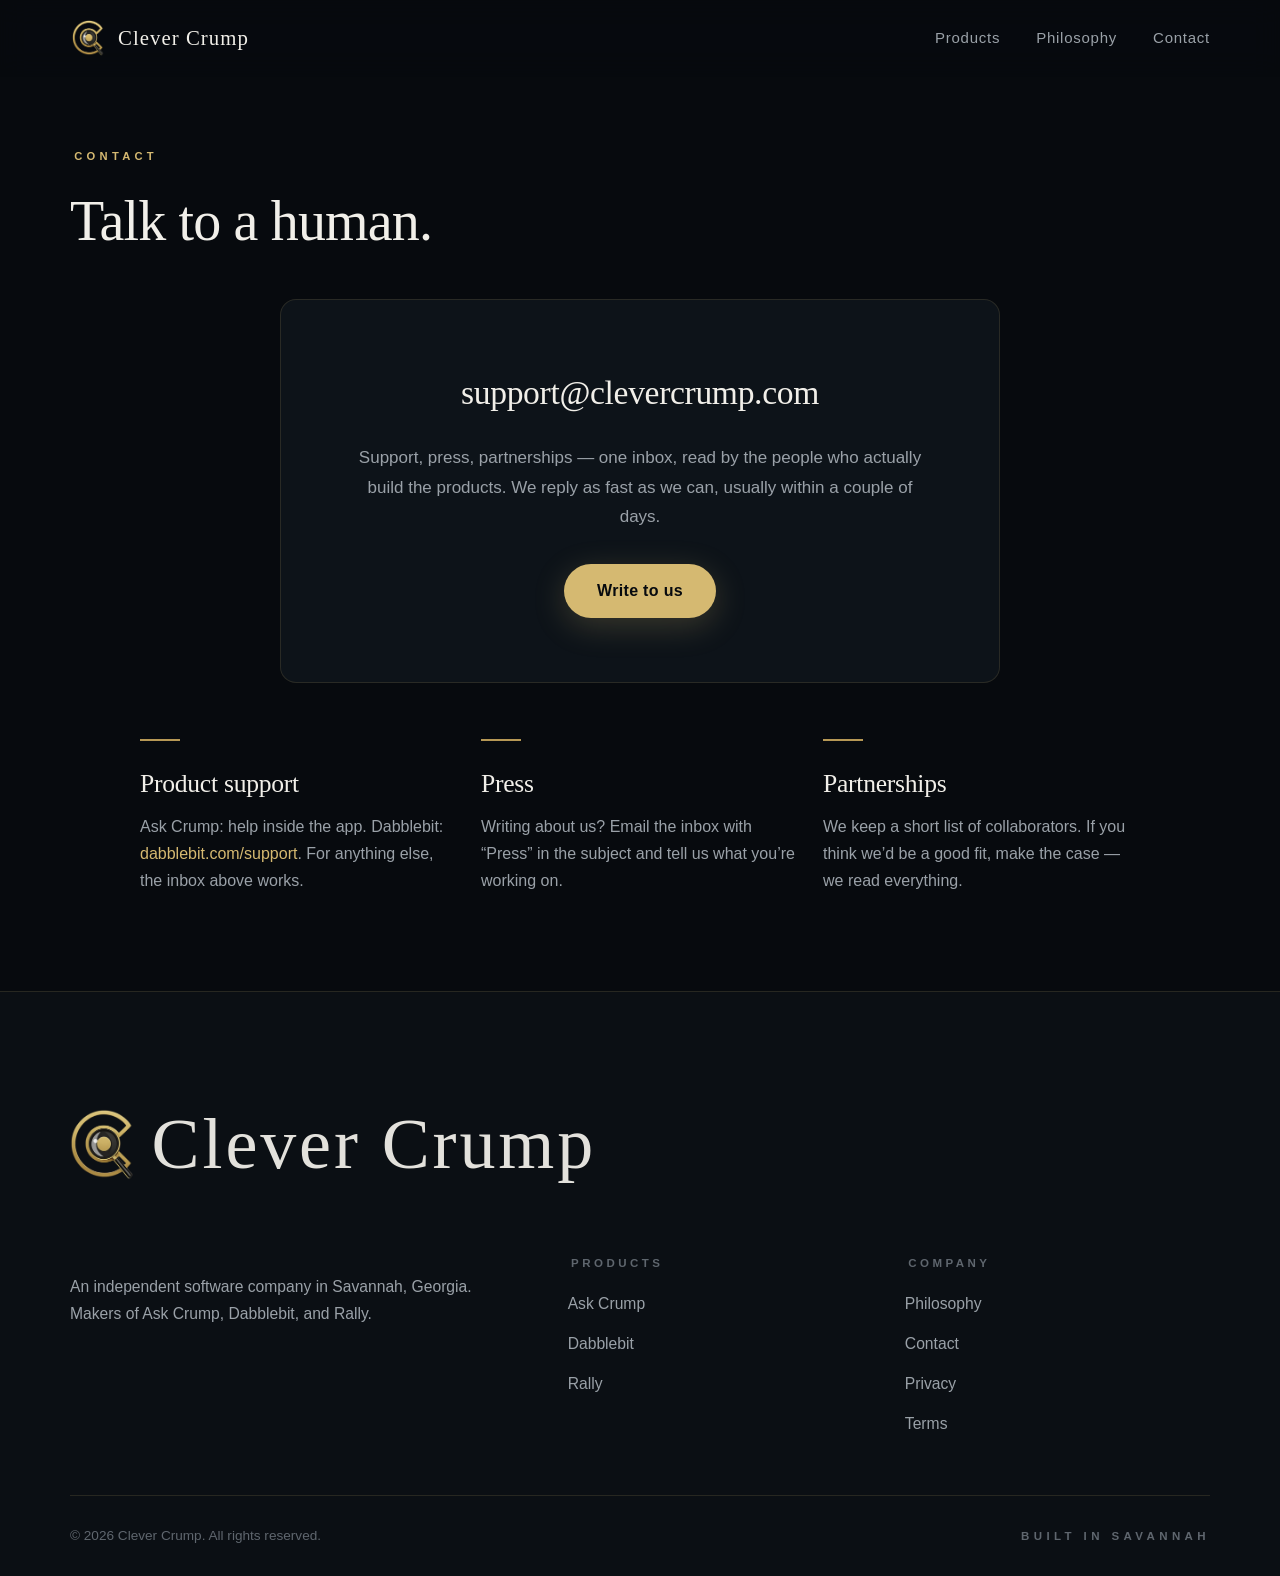
==== contact.html @ 10e2bd71 "Bust cached Clever Crump brand assets" ====
<!DOCTYPE html>
<html lang="en">
<head>
  <meta charset="UTF-8">
  <meta name="viewport" content="width=device-width, initial-scale=1.0">
  <title>Contact — Clever Crump</title>
  <meta name="description" content="Get in touch with Clever Crump — support, press, and partnership inquiries.">
  <meta property="og:title" content="Contact — Clever Crump">
  <meta property="og:description" content="Talk to a human.">
  <link rel="icon" type="image/png" href="assets/img/monogram.png?v=20261013-transparent">
  <link rel="stylesheet" href="assets/css/style.css?v=20261013-responsive">
</head>
<body>

  <nav class="nav" aria-label="Main navigation">
    <div class="wrap nav-inner">
      <a class="brand" href="index.html" aria-label="Clever Crump home">
        <img src="assets/img/monogram.png?v=20261013-transparent" alt="Clever Crump monogram" class="brand-mark">
        Clever&nbsp;Crump
      </a>
      <button class="nav-toggle" aria-label="Open menu" aria-expanded="false" aria-controls="nav-menu">
        <span></span><span></span><span></span>
      </button>
      <ul class="nav-links" id="nav-menu">
        <li><a href="index.html#products">Products</a></li>
        <li><a href="index.html#philosophy">Philosophy</a></li>
        <li><a href="contact.html">Contact</a></li>
      </ul>
    </div>
  </nav>

  <div class="wrap page-hero">
    <p class="eyebrow">Contact</p>
    <h1>Talk to a human.</h1>
  </div>

  <main class="wrap" style="padding-bottom: clamp(4rem, 8vw, 6rem);">
    <div class="contact-card reveal">
      <a class="email" href="mailto:support@clevercrump.com">support@clevercrump.com</a>
      <p>Support, press, partnerships &mdash; one inbox, read by the people who actually build the products. We reply as fast as we can, usually within a couple of days.</p>
      <a class="btn btn-gold" href="mailto:support@clevercrump.com">Write to us</a>
    </div>

    <div class="contact-grid">
      <div class="belief reveal">
        <h3>Product support</h3>
        <p>Ask Crump: help inside the app. Dabblebit: <a href="https://dabblebit.com/support">dabblebit.com/support</a>. For anything else, the inbox above works.</p>
      </div>
      <div class="belief reveal">
        <h3>Press</h3>
        <p>Writing about us? Email the inbox with &ldquo;Press&rdquo; in the subject and tell us what you&rsquo;re working on.</p>
      </div>
      <div class="belief reveal">
        <h3>Partnerships</h3>
        <p>We keep a short list of collaborators. If you think we&rsquo;d be a good fit, make the case &mdash; we read everything.</p>
      </div>
    </div>
  </main>

  <footer>
    <div class="wrap">
      <p class="foot-wordmark" aria-label="Clever Crump">
        <img src="assets/img/monogram.png?v=20261013-transparent" alt="" aria-hidden="true" class="foot-mark">
        Clever&nbsp;Crump
      </p>
      <div class="foot-grid">
        <div class="foot-brand">
          <p>An independent software company in Savannah, Georgia. Makers of Ask Crump, Dabblebit, and Rally.</p>
        </div>
        <nav class="foot-links" aria-label="Footer navigation">
          <div>
            <h4>Products</h4>
            <ul>
              <li><a href="https://askcrump.com" target="_blank" rel="noopener">Ask Crump</a></li>
              <li><a href="https://dabblebit.com" target="_blank" rel="noopener">Dabblebit</a></li>
              <li><a href="index.html#products">Rally</a></li>
            </ul>
          </div>
          <div>
            <h4>Company</h4>
            <ul>
              <li><a href="index.html#philosophy">Philosophy</a></li>
              <li><a href="contact.html">Contact</a></li>
              <li><a href="privacy.html">Privacy</a></li>
              <li><a href="terms.html">Terms</a></li>
            </ul>
          </div>
        </nav>
      </div>
      <div class="foot-base">
        <span>&copy; <span data-year>2026</span> Clever Crump. All rights reserved.</span>
        <span class="savannah">Built in Savannah</span>
      </div>
    </div>
  </footer>

  <script src="assets/js/main.js"></script>
</body>
</html>
---- assets/css/style.css ----
/* ============================================================
   Clever Crump — clevercrump.com
   Hand-written CSS. No frameworks. No build step.
   Near-black / ivory / gold. Editorial, calm, premium.
   ============================================================ */

:root {
  --black: #070a0e;
  --ink: #0b0f14;
  --card: #0d1319;
  --card-hover: #111922;
  --gold: #d5b971;
  --gold-deep: #b69855;
  --gold-soft: rgba(213, 185, 113, 0.12);
  --ivory: #f1efe9;
  --ivory-dim: #d8d4c9;
  --gray: #9aa1a8;
  --gray-dark: #5f666e;
  --line: rgba(213, 185, 113, 0.14);
  --line-strong: rgba(213, 185, 113, 0.35);
  --serif: Georgia, "Times New Roman", Times, serif;
  --sans: -apple-system, BlinkMacSystemFont, "Inter", "SF Pro Text", "Segoe UI", Roboto, Helvetica, Arial, sans-serif;
  --maxw: 1140px;
  --maxw-narrow: 760px;
  --radius: 16px;
  --ease: cubic-bezier(0.22, 1, 0.36, 1);
  --nav-h: 76px;
}

*, *::before, *::after { box-sizing: border-box; margin: 0; padding: 0; }

html {
  scroll-behavior: smooth;
  -webkit-text-size-adjust: 100%;
}

body {
  font-family: var(--sans);
  background: var(--black);
  color: var(--ivory);
  font-size: 1.0625rem;
  line-height: 1.75;
  -webkit-font-smoothing: antialiased;
  -moz-osx-font-smoothing: grayscale;
  text-rendering: optimizeLegibility;
  overflow-x: hidden;
}

::selection {
  background: var(--gold);
  color: var(--black);
}

img, svg { display: block; max-width: 100%; }

/* ---------- Type scale ---------- */

h1, h2, h3, h4 {
  font-family: var(--serif);
  font-weight: 400;
  color: var(--ivory);
  text-wrap: balance;
}

h1 {
  font-size: clamp(2.75rem, 6.5vw, 4.75rem);
  line-height: 1.08;
  letter-spacing: -0.015em;
}

h1 em, h2 em {
  font-style: italic;
  color: var(--gold);
}

h2 {
  font-size: clamp(2rem, 4.2vw, 3rem);
  line-height: 1.15;
  letter-spacing: -0.01em;
}

h3 { font-size: 1.5rem; line-height: 1.3; letter-spacing: 0; }
h4 { font-size: 1.125rem; line-height: 1.4; }

p { color: var(--gray); }

.lede {
  font-size: clamp(1.1rem, 1.8vw, 1.3rem);
  line-height: 1.65;
  color: var(--gray);
  max-width: 38em;
}

a {
  color: var(--gold);
  text-decoration: none;
  transition: color 0.25s ease;
}
a:hover { color: var(--ivory); }

a:focus-visible,
button:focus-visible {
  outline: 2px solid var(--gold);
  outline-offset: 3px;
  border-radius: 4px;
}

/* ---------- Layout ---------- */

.wrap {
  width: min(var(--maxw), 100% - 3rem);
  margin-inline: auto;
}

.wrap-narrow {
  width: min(var(--maxw-narrow), 100% - 3rem);
  margin-inline: auto;
}

section { padding: clamp(5rem, 10vw, 8.5rem) 0; }

[id] { scroll-margin-top: calc(var(--nav-h) + 1.5rem); }

/* ---------- Eyebrow ---------- */

.eyebrow {
  display: inline-block;
  font-family: var(--sans);
  font-size: 0.7rem;
  font-weight: 700;
  letter-spacing: 0.38em;
  text-transform: uppercase;
  color: var(--gold);
  margin-bottom: 1.5rem;
  padding-left: 0.38em; /* optically recenter tracked text */
}

/* ---------- Section heads ---------- */

.section-head { max-width: 700px; margin-bottom: clamp(2.5rem, 5vw, 4rem); }
.section-head h2 { margin-bottom: 1.1rem; }
.section-head p { font-size: 1.125rem; line-height: 1.7; }

/* ---------- Nav ---------- */

.nav {
  position: fixed;
  inset: 0 0 auto 0;
  z-index: 100;
  background: rgba(7, 10, 14, 0.72);
  backdrop-filter: blur(14px) saturate(1.2);
  -webkit-backdrop-filter: blur(14px) saturate(1.2);
  border-bottom: 1px solid transparent;
  transition: background 0.35s ease, border-color 0.35s ease;
}

.nav.scrolled {
  background: rgba(7, 10, 14, 0.92);
  border-bottom-color: var(--line);
}

.nav-inner {
  display: flex;
  align-items: center;
  justify-content: space-between;
  height: var(--nav-h);
}

.brand {
  display: inline-flex;
  align-items: center;
  gap: 0.75rem;
  color: var(--ivory);
  font-family: var(--serif);
  font-size: 1.3rem;
  letter-spacing: 0.05em;
  line-height: 1;
}

.brand img.brand-mark {
  width: 36px;
  height: 36px;
  flex: none;
  object-fit: contain;
  transition: transform 0.4s var(--ease);
}

.brand:hover img.brand-mark { transform: rotate(-12deg); }
.brand:hover { color: var(--ivory); }

.nav-links {
  display: flex;
  align-items: center;
  gap: 2.25rem;
  list-style: none;
}

.nav-links a {
  position: relative;
  color: var(--gray);
  font-size: 0.9375rem;
  font-weight: 500;
  letter-spacing: 0.05em;
  padding: 0.25rem 0;
}

.nav-links a::after {
  content: "";
  position: absolute;
  left: 0; right: 100%;
  bottom: -2px;
  height: 1px;
  background: var(--gold);
  transition: right 0.3s var(--ease);
}

.nav-links a:hover { color: var(--ivory); }
.nav-links a:hover::after { right: 0; }

.nav-toggle {
  display: none;
  background: none;
  border: 0;
  cursor: pointer;
  padding: 0.6rem;
  margin-right: -0.6rem;
}

.nav-toggle span {
  display: block;
  width: 26px;
  height: 2px;
  background: var(--ivory);
  border-radius: 2px;
  transition: transform 0.3s var(--ease), opacity 0.25s ease;
}

.nav-toggle span + span { margin-top: 6px; }

.nav-toggle[aria-expanded="true"] span:nth-child(1) { transform: translateY(8px) rotate(45deg); }
.nav-toggle[aria-expanded="true"] span:nth-child(2) { opacity: 0; }
.nav-toggle[aria-expanded="true"] span:nth-child(3) { transform: translateY(-8px) rotate(-45deg); }

/* ---------- Hero ---------- */

.hero {
  position: relative;
  min-height: 100svh;
  display: flex;
  align-items: center;
  padding: calc(var(--nav-h) + 3rem) 0 4rem;
  overflow: hidden;
}

.hero::before {
  content: "";
  position: absolute;
  inset: 0;
  background:
    radial-gradient(ellipse 70% 45% at 50% 0%, rgba(213, 185, 113, 0.06), transparent 70%);
  pointer-events: none;
}

.hero-inner {
  position: relative;
  text-align: center;
  max-width: 880px;
  margin-inline: auto;
}

.monogram {
  width: clamp(56px, 7vw, 88px);
  height: auto;
  margin: 0 auto 2rem;
  filter: drop-shadow(0 0 28px rgba(213, 185, 113, 0.22));
}

.hero h1 { margin-bottom: 1.75rem; }

.hero .lede { margin: 0 auto 2.75rem; }

.hero-rule {
  width: 56px;
  height: 1px;
  background: var(--line-strong);
  margin: 0 auto 2.75rem;
}

.btn-row {
  display: flex;
  gap: 1rem;
  justify-content: center;
  flex-wrap: wrap;
  margin-bottom: 3.5rem;
}

.btn {
  display: inline-flex;
  align-items: center;
  justify-content: center;
  gap: 0.5rem;
  min-height: 54px;
  padding: 0 2rem;
  border-radius: 999px;
  font-size: 1rem;
  font-weight: 600;
  letter-spacing: 0.02em;
  cursor: pointer;
  border: 1px solid transparent;
  transition: transform 0.3s var(--ease), background 0.3s ease, color 0.3s ease,
              border-color 0.3s ease, box-shadow 0.3s ease;
}

.btn:active { transform: scale(0.98); }

.btn-gold {
  background: var(--gold);
  color: var(--black);
  box-shadow: 0 8px 32px rgba(213, 185, 113, 0.22);
}

.btn-gold:hover {
  background: var(--ivory);
  color: var(--black);
  transform: translateY(-2px);
  box-shadow: 0 12px 40px rgba(213, 185, 113, 0.3);
}

.btn-ghost {
  background: transparent;
  color: var(--ivory);
  border-color: rgba(241, 239, 233, 0.22);
}

.btn-ghost:hover {
  border-color: var(--gold);
  color: var(--gold);
  transform: translateY(-2px);
}

.hero-foot {
  font-size: 0.72rem;
  font-weight: 600;
  letter-spacing: 0.42em;
  text-transform: uppercase;
  color: var(--gray-dark);
  padding-left: 0.42em;
}

.scroll-hint {
  position: absolute;
  left: 50%;
  bottom: 2rem;
  width: 1px;
  height: 56px;
  background: linear-gradient(to bottom, var(--line-strong), transparent);
  transform: translateX(-50%);
  animation: hint 2.6s ease-in-out infinite;
}

@keyframes hint {
  0%, 100% { opacity: 0.35; transform: translateX(-50%) translateY(0); }
  50% { opacity: 1; transform: translateX(-50%) translateY(10px); }
}

/* ---------- Products ---------- */

.products { position: relative; }

.product-grid {
  display: grid;
  grid-template-columns: repeat(3, 1fr);
  gap: 1.5rem;
  align-items: stretch;
}

.product-card {
  position: relative;
  display: flex;
  flex-direction: column;
  background: var(--card);
  border: 1px solid var(--line);
  border-radius: var(--radius);
  padding: 2.5rem 2.25rem;
  overflow: hidden;
  transition: transform 0.45s var(--ease), border-color 0.45s ease,
              background 0.45s ease, box-shadow 0.45s ease;
}

.product-card::before {
  content: "";
  position: absolute;
  top: 0; left: 2.25rem; right: 2.25rem;
  height: 1px;
  background: transparent;
  transition: background 0.45s ease;
}

.product-card:hover {
  transform: translateY(-6px);
  border-color: var(--line-strong);
  background: var(--card-hover);
  box-shadow: 0 24px 64px rgba(0, 0, 0, 0.45);
}

.product-card:hover::before { background: var(--gold); }

.product-num {
  font-family: var(--serif);
  font-style: italic;
  font-size: 0.95rem;
  color: var(--gold-deep);
  letter-spacing: 0.12em;
  margin-bottom: 1.5rem;
}

.product-card h3 {
  font-size: 1.75rem;
  letter-spacing: -0.01em;
  margin-bottom: 0.6rem;
  display: flex;
  align-items: center;
  gap: 0.9rem;
  flex-wrap: wrap;
}

.flag {
  font-family: var(--sans);
  font-size: 0.62rem;
  font-weight: 700;
  letter-spacing: 0.28em;
  text-transform: uppercase;
  color: var(--black);
  background: var(--gold);
  border-radius: 999px;
  padding: 0.35rem 0.8rem 0.35rem 1.05rem;
}

.product-card .tagline {
  font-family: var(--serif);
  font-style: italic;
  font-size: 1.12rem;
  line-height: 1.55;
  color: var(--ivory-dim);
  margin-bottom: 1.1rem;
}

.product-card .desc {
  font-size: 0.98rem;
  line-height: 1.7;
  flex: 1;
}

.product-card .status {
  margin-top: 1.5rem;
  font-size: 0.7rem;
  font-weight: 700;
  letter-spacing: 0.3em;
  text-transform: uppercase;
  color: var(--gray-dark);
  padding-left: 0.3em;
}

.product-card .go {
  display: inline-flex;
  align-items: center;
  gap: 0.55rem;
  margin-top: 1.4rem;
  font-size: 0.98rem;
  font-weight: 600;
  color: var(--gold);
}

.product-card .go .arrow {
  display: inline-block;
  transition: transform 0.3s var(--ease);
}

.product-card .go:hover { color: var(--ivory); }
.product-card .go:hover .arrow { transform: translateX(5px); }

/* ---------- Philosophy (ivory interlude) ---------- */

.philosophy {
  background: var(--ivory);
  color: var(--black);
}

.philosophy .eyebrow { color: var(--gold-deep); }
.philosophy h2 { color: var(--black); }
.philosophy .section-head p { color: #4a4a44; }

.beliefs {
  display: grid;
  grid-template-columns: repeat(3, 1fr);
  gap: 3rem;
  margin-top: 1rem;
}

.belief { position: relative; padding-top: 1.75rem; }

.belief::before {
  content: "";
  position: absolute;
  top: 0; left: 0;
  width: 40px;
  height: 2px;
  background: var(--gold-deep);
}

.belief-num {
  font-family: var(--serif);
  font-style: italic;
  font-size: 1rem;
  color: var(--gold-deep);
  letter-spacing: 0.1em;
  display: block;
  margin-bottom: 0.9rem;
}

.belief h3 {
  color: var(--black);
  font-size: 1.6rem;
  letter-spacing: -0.01em;
  margin-bottom: 0.8rem;
}

.belief p {
  color: #4a4a44;
  font-size: 1rem;
  line-height: 1.7;
}

/* ---------- Founder ---------- */

.founder { text-align: center; }

.founder .mark {
  font-family: var(--serif);
  font-size: 4.5rem;
  line-height: 1;
  color: var(--gold);
  opacity: 0.85;
  margin-bottom: -1rem;
}

.founder blockquote {
  font-family: var(--serif);
  font-size: clamp(1.5rem, 3.2vw, 2.25rem);
  line-height: 1.45;
  letter-spacing: -0.01em;
  color: var(--ivory);
  max-width: 22em;
  margin: 0 auto 1.75rem;
  text-wrap: balance;
}

.founder blockquote em { font-style: italic; color: var(--gold); }

.founder cite {
  font-style: normal;
  font-family: var(--sans);
  font-size: 0.78rem;
  font-weight: 600;
  letter-spacing: 0.3em;
  text-transform: uppercase;
  color: var(--gray);
  padding-left: 0.3em;
}

/* ---------- Footer ---------- */

footer {
  border-top: 1px solid var(--line);
  padding: clamp(4rem, 7vw, 6rem) 0 0;
  background: var(--ink);
}

.foot-wordmark {
  font-family: var(--serif);
  font-size: clamp(2.5rem, 7vw, 4.5rem);
  letter-spacing: 0.04em;
  color: var(--ivory);
  opacity: 0.94;
  margin-bottom: 3rem;
  display: flex;
  align-items: center;
  gap: 1.1rem;
}

.foot-wordmark img.foot-mark { width: clamp(44px, 6vw, 64px); height: auto; flex: none; object-fit: contain; }

.foot-grid {
  display: grid;
  grid-template-columns: 1.4fr 2fr;
  gap: 3rem;
  padding-bottom: 3.5rem;
}

.foot-brand p {
  font-size: 0.98rem;
  max-width: 26em;
  margin-top: 1.1rem;
}

.foot-links {
  display: grid;
  grid-template-columns: repeat(2, 1fr);
  gap: 2rem;
}

.foot-links h4 {
  font-family: var(--sans);
  font-size: 0.72rem;
  font-weight: 700;
  letter-spacing: 0.3em;
  text-transform: uppercase;
  color: var(--gray-dark);
  margin-bottom: 1.1rem;
  padding-left: 0.3em;
}

.foot-links ul { list-style: none; }

.foot-links li + li { margin-top: 0.65rem; }

.foot-links a {
  color: var(--gray);
  font-size: 0.98rem;
}

.foot-links a:hover { color: var(--gold); }

.foot-base {
  display: flex;
  align-items: center;
  justify-content: space-between;
  gap: 1rem;
  flex-wrap: wrap;
  padding: 1.75rem 0;
  border-top: 1px solid var(--line);
  font-size: 0.85rem;
  color: var(--gray-dark);
}

.foot-base .savannah {
  font-size: 0.72rem;
  font-weight: 600;
  letter-spacing: 0.38em;
  text-transform: uppercase;
  padding-left: 0.38em;
}

/* ---------- Interior pages ---------- */

.page-hero {
  padding: calc(var(--nav-h) + 4rem) 0 3rem;
}

.page-hero h1 {
  font-size: clamp(2.25rem, 5vw, 3.5rem);
  max-width: 16em;
}

.prose {
  max-width: var(--maxw-narrow);
  padding-bottom: clamp(4rem, 8vw, 6rem);
}

.prose > * + * { margin-top: 1.4rem; }

.prose h2 {
  font-size: 1.6rem;
  margin-top: 2.75rem;
  padding-top: 2.25rem;
  border-top: 1px solid var(--line);
}

.prose h2:first-of-type { margin-top: 2.25rem; }

.prose ul { padding-left: 1.4rem; color: var(--gray); }
.prose li + li { margin-top: 0.55rem; }
.prose li::marker { color: var(--gold-deep); }
.prose strong { color: var(--ivory); font-weight: 600; }

.prose .updated {
  font-size: 0.82rem;
  letter-spacing: 0.14em;
  text-transform: uppercase;
  color: var(--gray-dark);
}

/* ---------- Contact ---------- */

.contact-card {
  background: var(--card);
  border: 1px solid var(--line);
  border-radius: var(--radius);
  padding: clamp(2.5rem, 5vw, 4rem);
  text-align: center;
  max-width: 720px;
  margin: 0 auto;
}

.contact-card .email {
  font-family: var(--serif);
  font-size: clamp(1.4rem, 4vw, 2.1rem);
  letter-spacing: -0.01em;
  color: var(--ivory);
  word-break: break-all;
}

.contact-card .email:hover { color: var(--gold); }

.contact-card p {
  max-width: 34em;
  margin: 1.25rem auto 2rem;
}

.contact-grid {
  display: grid;
  grid-template-columns: repeat(3, 1fr);
  gap: 1.5rem;
  max-width: 1000px;
  margin: 3.5rem auto 0;
}

.contact-grid .belief h3 { color: var(--ivory); }
.contact-grid .belief p { color: var(--gray); }
.contact-grid .belief a { overflow-wrap: anywhere; }

/* ---------- Reveal motion ---------- */

.reveal {
  opacity: 0;
  transform: translateY(26px);
  transition: opacity 0.8s var(--ease), transform 0.8s var(--ease);
  transition-delay: var(--reveal-delay, 0s);
  will-change: opacity, transform;
}

.reveal.in { opacity: 1; transform: none; }

/* ---------- Responsive ---------- */

@media (max-width: 960px) {
  .product-grid { grid-template-columns: 1fr; max-width: 560px; margin-inline: auto; }
  .beliefs { grid-template-columns: 1fr; gap: 2.5rem; max-width: 560px; }
  .contact-grid { grid-template-columns: 1fr; max-width: 560px; }
  .foot-grid { grid-template-columns: 1fr; }
}

@media (max-width: 760px) {
  .hero { padding-bottom: 6rem; }
  .monogram { width: 54px; margin-bottom: 1.5rem; }
  .scroll-hint { bottom: 1.5rem; }
  .nav-links {
    position: fixed;
    inset: var(--nav-h) 0 auto 0;
    flex-direction: column;
    align-items: stretch;
    gap: 0;
    background: rgba(7, 10, 14, 0.98);
    backdrop-filter: blur(16px);
    -webkit-backdrop-filter: blur(16px);
    border-bottom: 1px solid var(--line);
    padding: 0.75rem 1.5rem 1.5rem;
    transform: translateY(-12px);
    opacity: 0;
    visibility: hidden;
    transition: opacity 0.3s ease, transform 0.3s var(--ease), visibility 0.3s;
  }

  .nav-links.open {
    transform: none;
    opacity: 1;
    visibility: visible;
  }

  .nav-links li { border-top: 1px solid var(--line); }
  .nav-links li:first-child { border-top: 0; }

  .nav-links a {
    display: block;
    padding: 1.1rem 0.25rem;
    font-size: 1.1rem;
  }

  .nav-links a::after { display: none; }

  .nav-toggle { display: block; }

  .btn-row .btn { width: 100%; }
}

@media (max-width: 480px) {
  .wrap { width: calc(100% - 2.5rem); }
  .product-card { padding: 2rem 1.75rem; }
  .foot-base { flex-direction: column; align-items: flex-start; }
}

/* ---------- Reduced motion ---------- */

@media (prefers-reduced-motion: reduce) {
  html { scroll-behavior: auto; }
  .reveal { opacity: 1; transform: none; transition: none; }
  .scroll-hint { animation: none; opacity: 0.4; }
  .btn, .product-card, .brand img, .product-card .go .arrow { transition: none; }
  .product-card:hover { transform: none; }
}
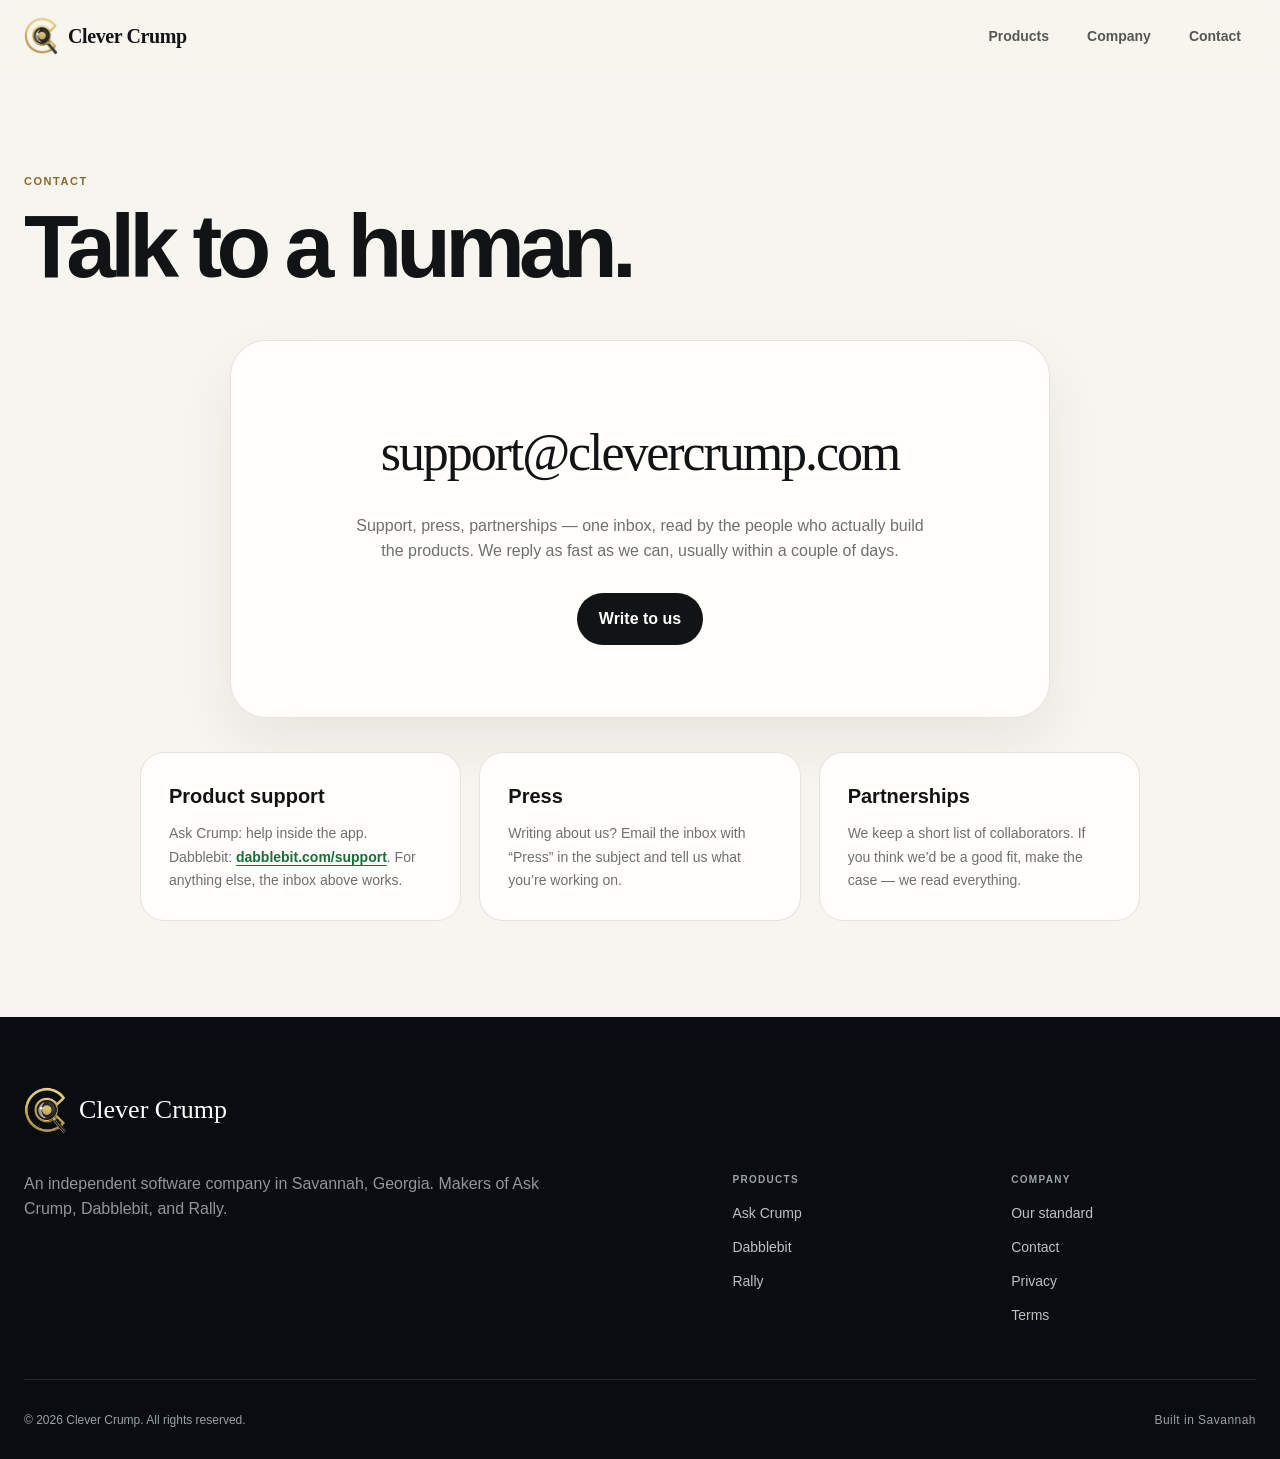
==== commit 877c4557: "Redesign Clever Crump as a premium product company" ====
--- a/contact.html
+++ b/contact.html
@@ -7,52 +7,58 @@
   <meta name="description" content="Get in touch with Clever Crump — support, press, and partnership inquiries.">
   <meta property="og:title" content="Contact — Clever Crump">
   <meta property="og:description" content="Talk to a human.">
-  <link rel="icon" type="image/png" href="assets/img/monogram.png?v=20261013-transparent">
-  <link rel="stylesheet" href="assets/css/style.css?v=20261013-responsive">
+  <link rel="icon" type="image/png" href="assets/img/monogram.png?v=20261013-studio">
+  <link rel="apple-touch-icon" href="assets/img/monogram.png?v=20261013-studio">
+  <script>document.documentElement.classList.add('js');</script>
+  <link rel="stylesheet" href="assets/css/style.css?v=20261013-studio">
 </head>
 <body>
+
+  <a class="skip-link" href="#main">Skip to content</a>
 
   <nav class="nav" aria-label="Main navigation">
     <div class="wrap nav-inner">
       <a class="brand" href="index.html" aria-label="Clever Crump home">
-        <img src="assets/img/monogram.png?v=20261013-transparent" alt="Clever Crump monogram" class="brand-mark">
+        <img src="assets/img/monogram.png?v=20261013-studio" alt="" class="brand-mark" width="288" height="321">
         Clever&nbsp;Crump
       </a>
-      <button class="nav-toggle" aria-label="Open menu" aria-expanded="false" aria-controls="nav-menu">
-        <span></span><span></span><span></span>
+      <button class="nav-toggle" type="button" aria-label="Open menu" aria-expanded="false" aria-controls="nav-menu">
+        <span></span><span></span>
       </button>
       <ul class="nav-links" id="nav-menu">
         <li><a href="index.html#products">Products</a></li>
-        <li><a href="index.html#philosophy">Philosophy</a></li>
+        <li><a href="index.html#company">Company</a></li>
         <li><a href="contact.html">Contact</a></li>
       </ul>
     </div>
   </nav>
 
-  <div class="wrap page-hero">
-    <p class="eyebrow">Contact</p>
-    <h1>Talk to a human.</h1>
-  </div>
-
-  <main class="wrap" style="padding-bottom: clamp(4rem, 8vw, 6rem);">
-    <div class="contact-card reveal">
-      <a class="email" href="mailto:support@clevercrump.com">support@clevercrump.com</a>
-      <p>Support, press, partnerships &mdash; one inbox, read by the people who actually build the products. We reply as fast as we can, usually within a couple of days.</p>
-      <a class="btn btn-gold" href="mailto:support@clevercrump.com">Write to us</a>
+  <main id="main">
+    <div class="wrap page-hero">
+      <p class="eyebrow">Contact</p>
+      <h1>Talk to a human.</h1>
     </div>
 
-    <div class="contact-grid">
-      <div class="belief reveal">
-        <h3>Product support</h3>
-        <p>Ask Crump: help inside the app. Dabblebit: <a href="https://dabblebit.com/support">dabblebit.com/support</a>. For anything else, the inbox above works.</p>
+    <div class="wrap" style="padding-bottom: clamp(4rem, 8vw, 6rem);">
+      <div class="contact-card reveal">
+        <a class="email" href="mailto:support@clevercrump.com">support@<wbr>clevercrump.com</a>
+        <p>Support, press, partnerships &mdash; one inbox, read by the people who actually build the products. We reply as fast as we can, usually within a couple of days.</p>
+        <a class="btn btn-gold" href="mailto:support@clevercrump.com">Write to us</a>
       </div>
-      <div class="belief reveal">
-        <h3>Press</h3>
-        <p>Writing about us? Email the inbox with &ldquo;Press&rdquo; in the subject and tell us what you&rsquo;re working on.</p>
-      </div>
-      <div class="belief reveal">
-        <h3>Partnerships</h3>
-        <p>We keep a short list of collaborators. If you think we&rsquo;d be a good fit, make the case &mdash; we read everything.</p>
+
+      <div class="contact-grid">
+        <div class="belief reveal">
+          <h3>Product support</h3>
+          <p>Ask Crump: help inside the app. Dabblebit: <a href="https://dabblebit.com/support">dabblebit.com/support</a>. For anything else, the inbox above works.</p>
+        </div>
+        <div class="belief reveal">
+          <h3>Press</h3>
+          <p>Writing about us? Email the inbox with &ldquo;Press&rdquo; in the subject and tell us what you&rsquo;re working on.</p>
+        </div>
+        <div class="belief reveal">
+          <h3>Partnerships</h3>
+          <p>We keep a short list of collaborators. If you think we&rsquo;d be a good fit, make the case &mdash; we read everything.</p>
+        </div>
       </div>
     </div>
   </main>
@@ -60,7 +66,7 @@
   <footer>
     <div class="wrap">
       <p class="foot-wordmark" aria-label="Clever Crump">
-        <img src="assets/img/monogram.png?v=20261013-transparent" alt="" aria-hidden="true" class="foot-mark">
+        <img src="assets/img/monogram.png?v=20261013-studio" alt="" aria-hidden="true" class="foot-mark" width="288" height="321">
         Clever&nbsp;Crump
       </p>
       <div class="foot-grid">
@@ -79,7 +85,7 @@
           <div>
             <h4>Company</h4>
             <ul>
-              <li><a href="index.html#philosophy">Philosophy</a></li>
+              <li><a href="index.html#company">Our standard</a></li>
               <li><a href="contact.html">Contact</a></li>
               <li><a href="privacy.html">Privacy</a></li>
               <li><a href="terms.html">Terms</a></li>
@@ -94,6 +100,6 @@
     </div>
   </footer>
 
-  <script src="assets/js/main.js"></script>
+  <script src="assets/js/main.js?v=20261013-studio"></script>
 </body>
 </html>
--- a/assets/css/style.css
+++ b/assets/css/style.css
@@ -1,810 +1,939 @@
-/* ============================================================
-   Clever Crump — clevercrump.com
-   Hand-written CSS. No frameworks. No build step.
-   Near-black / ivory / gold. Editorial, calm, premium.
-   ============================================================ */
+/* Clever Crump — parent-company design system
+   Quiet confidence, real product proof, generous space. No framework. */
 
 :root {
-  --black: #070a0e;
-  --ink: #0b0f14;
-  --card: #0d1319;
-  --card-hover: #111922;
-  --gold: #d5b971;
-  --gold-deep: #b69855;
-  --gold-soft: rgba(213, 185, 113, 0.12);
-  --ivory: #f1efe9;
-  --ivory-dim: #d8d4c9;
-  --gray: #9aa1a8;
-  --gray-dark: #5f666e;
-  --line: rgba(213, 185, 113, 0.14);
-  --line-strong: rgba(213, 185, 113, 0.35);
-  --serif: Georgia, "Times New Roman", Times, serif;
-  --sans: -apple-system, BlinkMacSystemFont, "Inter", "SF Pro Text", "Segoe UI", Roboto, Helvetica, Arial, sans-serif;
-  --maxw: 1140px;
-  --maxw-narrow: 760px;
-  --radius: 16px;
-  --ease: cubic-bezier(0.22, 1, 0.36, 1);
-  --nav-h: 76px;
-}
-
-*, *::before, *::after { box-sizing: border-box; margin: 0; padding: 0; }
+  color-scheme: light;
+  --paper: #f7f5ef;
+  --paper-deep: #efebe1;
+  --white: #fffefb;
+  --ink: #111315;
+  --ink-soft: #25282b;
+  --night: #090c10;
+  --night-2: #11161c;
+  --gold: #8e6727;
+  --gold-bright: #dbbd79;
+  --gold-soft: #eee0bd;
+  --muted: #6f706d;
+  --muted-light: #aaaca9;
+  --line: rgba(17, 19, 21, .11);
+  --line-light: rgba(255, 255, 255, .12);
+  --green: #26904d;
+  --mint: #e8f4e8;
+  --display: "Iowan Old Style", "Palatino Linotype", "Book Antiqua", Palatino, Georgia, serif;
+  --sans: -apple-system, BlinkMacSystemFont, "SF Pro Display", "SF Pro Text", "Segoe UI", Helvetica, Arial, sans-serif;
+  --shell: 1240px;
+  --nav-height: 72px;
+  --radius-lg: 44px;
+  --radius-md: 28px;
+  --ease: cubic-bezier(.2, .78, .2, 1);
+}
+
+*, *::before, *::after { box-sizing: border-box; }
 
 html {
   scroll-behavior: smooth;
   -webkit-text-size-adjust: 100%;
+  background: var(--paper);
 }
 
 body {
+  margin: 0;
+  overflow-x: hidden;
+  background: var(--paper);
+  color: var(--ink);
   font-family: var(--sans);
-  background: var(--black);
-  color: var(--ivory);
-  font-size: 1.0625rem;
-  line-height: 1.75;
+  font-size: 16px;
+  line-height: 1.55;
   -webkit-font-smoothing: antialiased;
-  -moz-osx-font-smoothing: grayscale;
   text-rendering: optimizeLegibility;
-  overflow-x: hidden;
-}
-
-::selection {
+}
+
+::selection { background: var(--gold-soft); color: var(--ink); }
+
+img, svg { display: block; max-width: 100%; }
+img { height: auto; }
+a { color: inherit; text-decoration: none; }
+button, input, textarea, select { font: inherit; }
+
+:is(a, button, input, textarea, select):focus-visible {
+  outline: 3px solid #6f5424;
+  outline-offset: 4px;
+}
+
+.skip-link {
+  position: fixed;
+  top: 12px;
+  left: 12px;
+  z-index: 1000;
+  padding: 10px 14px;
+  border-radius: 999px;
+  background: var(--ink);
+  color: #fff;
+  transform: translateY(-150%);
+  transition: transform .18s ease;
+}
+
+.skip-link:focus { transform: none; }
+
+.shell,
+.wrap {
+  width: min(var(--shell), calc(100% - 48px));
+  margin-inline: auto;
+}
+
+.kicker {
+  display: flex;
+  align-items: center;
+  gap: 12px;
+  margin: 0 0 24px;
+  color: #635d51;
+  font-size: 12px;
+  font-weight: 700;
+  letter-spacing: .13em;
+  line-height: 1.2;
+  text-transform: uppercase;
+}
+
+.kicker > span {
+  width: 34px;
+  height: 1px;
   background: var(--gold);
-  color: var(--black);
-}
-
-img, svg { display: block; max-width: 100%; }
-
-/* ---------- Type scale ---------- */
-
-h1, h2, h3, h4 {
-  font-family: var(--serif);
-  font-weight: 400;
-  color: var(--ivory);
-  text-wrap: balance;
-}
-
-h1 {
-  font-size: clamp(2.75rem, 6.5vw, 4.75rem);
-  line-height: 1.08;
-  letter-spacing: -0.015em;
-}
-
-h1 em, h2 em {
-  font-style: italic;
-  color: var(--gold);
-}
-
-h2 {
-  font-size: clamp(2rem, 4.2vw, 3rem);
-  line-height: 1.15;
-  letter-spacing: -0.01em;
-}
-
-h3 { font-size: 1.5rem; line-height: 1.3; letter-spacing: 0; }
-h4 { font-size: 1.125rem; line-height: 1.4; }
-
-p { color: var(--gray); }
-
-.lede {
-  font-size: clamp(1.1rem, 1.8vw, 1.3rem);
-  line-height: 1.65;
-  color: var(--gray);
-  max-width: 38em;
-}
-
-a {
-  color: var(--gold);
-  text-decoration: none;
-  transition: color 0.25s ease;
-}
-a:hover { color: var(--ivory); }
-
-a:focus-visible,
-button:focus-visible {
-  outline: 2px solid var(--gold);
-  outline-offset: 3px;
-  border-radius: 4px;
-}
-
-/* ---------- Layout ---------- */
-
-.wrap {
-  width: min(var(--maxw), 100% - 3rem);
-  margin-inline: auto;
-}
-
-.wrap-narrow {
-  width: min(var(--maxw-narrow), 100% - 3rem);
-  margin-inline: auto;
-}
-
-section { padding: clamp(5rem, 10vw, 8.5rem) 0; }
-
-[id] { scroll-margin-top: calc(var(--nav-h) + 1.5rem); }
-
-/* ---------- Eyebrow ---------- */
-
-.eyebrow {
-  display: inline-block;
-  font-family: var(--sans);
-  font-size: 0.7rem;
-  font-weight: 700;
-  letter-spacing: 0.38em;
-  text-transform: uppercase;
-  color: var(--gold);
-  margin-bottom: 1.5rem;
-  padding-left: 0.38em; /* optically recenter tracked text */
-}
-
-/* ---------- Section heads ---------- */
-
-.section-head { max-width: 700px; margin-bottom: clamp(2.5rem, 5vw, 4rem); }
-.section-head h2 { margin-bottom: 1.1rem; }
-.section-head p { font-size: 1.125rem; line-height: 1.7; }
-
-/* ---------- Nav ---------- */
-
+}
+
+.kicker-light { color: #d3c9b4; }
+.kicker-light > span { background: var(--gold-bright); }
+
+/* Navigation */
+
+.site-nav,
 .nav {
   position: fixed;
-  inset: 0 0 auto 0;
+  inset: 0 0 auto;
   z-index: 100;
-  background: rgba(7, 10, 14, 0.72);
-  backdrop-filter: blur(14px) saturate(1.2);
-  -webkit-backdrop-filter: blur(14px) saturate(1.2);
   border-bottom: 1px solid transparent;
-  transition: background 0.35s ease, border-color 0.35s ease;
-}
-
+  background: rgba(247, 245, 239, .78);
+  -webkit-backdrop-filter: blur(22px) saturate(140%);
+  backdrop-filter: blur(22px) saturate(140%);
+  transition: background .25s ease, border-color .25s ease, box-shadow .25s ease;
+}
+
+.site-nav.scrolled,
 .nav.scrolled {
-  background: rgba(7, 10, 14, 0.92);
-  border-bottom-color: var(--line);
-}
-
+  border-bottom-color: rgba(17, 19, 21, .075);
+  background: rgba(247, 245, 239, .94);
+  box-shadow: 0 8px 30px rgba(20, 20, 18, .035);
+}
+
+.nav-shell,
 .nav-inner {
   display: flex;
+  height: var(--nav-height);
   align-items: center;
   justify-content: space-between;
-  height: var(--nav-h);
-}
-
+}
+
+.wordmark,
 .brand {
   display: inline-flex;
   align-items: center;
-  gap: 0.75rem;
-  color: var(--ivory);
-  font-family: var(--serif);
-  font-size: 1.3rem;
-  letter-spacing: 0.05em;
-  line-height: 1;
-}
-
+  gap: 10px;
+  color: var(--ink);
+  font-family: var(--display);
+  font-size: 20px;
+  font-weight: 600;
+  letter-spacing: -.02em;
+}
+
+.wordmark img,
 .brand img.brand-mark {
-  width: 36px;
-  height: 36px;
-  flex: none;
+  width: 34px;
+  height: 38px;
   object-fit: contain;
-  transition: transform 0.4s var(--ease);
-}
-
-.brand:hover img.brand-mark { transform: rotate(-12deg); }
-.brand:hover { color: var(--ivory); }
+  transition: transform .35s var(--ease);
+}
+
+.wordmark:hover img,
+.brand:hover img { transform: rotate(-7deg) scale(1.03); }
 
 .nav-links {
   display: flex;
   align-items: center;
-  gap: 2.25rem;
+  gap: 8px;
+  margin: 0;
+  padding: 0;
   list-style: none;
 }
 
 .nav-links a {
-  position: relative;
-  color: var(--gray);
-  font-size: 0.9375rem;
-  font-weight: 500;
-  letter-spacing: 0.05em;
-  padding: 0.25rem 0;
-}
-
-.nav-links a::after {
-  content: "";
+  padding: 10px 15px;
+  border-radius: 999px;
+  color: #555753;
+  font-size: 14px;
+  font-weight: 600;
+  transition: background .2s ease, color .2s ease;
+}
+
+.nav-links a:hover { background: rgba(17, 19, 21, .055); color: var(--ink); }
+
+.nav-toggle {
+  position: relative;
+  display: none;
+  width: 44px;
+  height: 44px;
+  padding: 0;
+  border: 0;
+  border-radius: 50%;
+  background: rgba(17, 19, 21, .055);
+}
+
+.nav-toggle span {
   position: absolute;
-  left: 0; right: 100%;
-  bottom: -2px;
-  height: 1px;
-  background: var(--gold);
-  transition: right 0.3s var(--ease);
-}
-
-.nav-links a:hover { color: var(--ivory); }
-.nav-links a:hover::after { right: 0; }
-
-.nav-toggle {
-  display: none;
-  background: none;
-  border: 0;
-  cursor: pointer;
-  padding: 0.6rem;
-  margin-right: -0.6rem;
-}
-
-.nav-toggle span {
+  top: 50%;
+  left: 50%;
   display: block;
-  width: 26px;
-  height: 2px;
-  background: var(--ivory);
-  border-radius: 2px;
-  transition: transform 0.3s var(--ease), opacity 0.25s ease;
-}
-
-.nav-toggle span + span { margin-top: 6px; }
-
-.nav-toggle[aria-expanded="true"] span:nth-child(1) { transform: translateY(8px) rotate(45deg); }
-.nav-toggle[aria-expanded="true"] span:nth-child(2) { opacity: 0; }
-.nav-toggle[aria-expanded="true"] span:nth-child(3) { transform: translateY(-8px) rotate(-45deg); }
-
-/* ---------- Hero ---------- */
+  width: 18px;
+  height: 1.5px;
+  background: var(--ink);
+  transform: translate(-50%, -4px);
+  transition: transform .25s var(--ease);
+}
+
+.nav-toggle span:last-child { transform: translate(-50%, 4px); }
+.nav-toggle[aria-expanded="true"] span:first-child { transform: translate(-50%, 0) rotate(45deg); }
+.nav-toggle[aria-expanded="true"] span:last-child { transform: translate(-50%, 0) rotate(-45deg); }
+
+/* Hero */
 
 .hero {
   position: relative;
   min-height: 100svh;
-  display: flex;
-  align-items: center;
-  padding: calc(var(--nav-h) + 3rem) 0 4rem;
   overflow: hidden;
+  padding-top: var(--nav-height);
+  background:
+    radial-gradient(circle at 82% 30%, rgba(219, 189, 121, .18), transparent 32%),
+    linear-gradient(145deg, #fbfaf6 0%, #f4f0e7 56%, #efe9db 100%);
 }
 
 .hero::before {
-  content: "";
   position: absolute;
   inset: 0;
+  background-image: linear-gradient(rgba(17, 19, 21, .025) 1px, transparent 1px), linear-gradient(90deg, rgba(17, 19, 21, .025) 1px, transparent 1px);
+  background-size: 72px 72px;
+  mask-image: linear-gradient(to bottom, transparent, #000 28%, transparent 90%);
+  content: "";
+  pointer-events: none;
+}
+
+.hero-glow {
+  position: absolute;
+  top: 17%;
+  right: -9%;
+  width: min(58vw, 760px);
+  aspect-ratio: 1;
+  border: 1px solid rgba(184, 146, 77, .16);
+  border-radius: 50%;
+  box-shadow: 0 0 0 72px rgba(184, 146, 77, .03), 0 0 0 144px rgba(184, 146, 77, .018);
+}
+
+.hero-shell {
+  position: relative;
+  display: grid;
+  min-height: calc(100svh - var(--nav-height) - 78px);
+  grid-template-columns: minmax(0, 1.12fr) minmax(330px, .88fr);
+  align-items: center;
+  gap: clamp(40px, 7vw, 112px);
+  padding-block: clamp(64px, 9vw, 120px);
+}
+
+.hero-copy { max-width: 780px; }
+
+.hero h1 {
+  max-width: 890px;
+  margin: 0;
+  font-family: var(--sans);
+  font-size: clamp(56px, 6.4vw, 96px);
+  font-weight: 650;
+  letter-spacing: -.066em;
+  line-height: .94;
+  text-wrap: balance;
+}
+
+.hero h1 em {
+  color: var(--gold);
+  font-family: var(--display);
+  font-weight: 500;
+}
+
+.hero-intro {
+  max-width: 650px;
+  margin: 30px 0 0;
+  color: #5c5e5a;
+  font-size: clamp(18px, 1.5vw, 22px);
+  line-height: 1.6;
+}
+
+.hero-actions,
+.closing-actions {
+  display: flex;
+  flex-wrap: wrap;
+  align-items: center;
+  gap: 12px;
+  margin-top: 36px;
+}
+
+.button {
+  display: inline-flex;
+  min-height: 54px;
+  align-items: center;
+  justify-content: center;
+  gap: 12px;
+  padding: 0 23px;
+  border: 1px solid transparent;
+  border-radius: 999px;
+  font-size: 15px;
+  font-weight: 700;
+  letter-spacing: -.01em;
+  transition: transform .25s var(--ease), background .25s ease, border-color .25s ease, color .25s ease;
+}
+
+.button:hover { transform: translateY(-2px); }
+.button-dark { background: var(--ink); color: #fff; box-shadow: 0 15px 34px rgba(17, 19, 21, .16); }
+.button-dark:hover { background: #26292c; }
+.button-text { padding-inline: 15px; color: #4e4f4c; }
+.button-text:hover { color: var(--ink); }
+
+.hero-signature {
+  position: relative;
+  display: grid;
+  justify-items: center;
+  padding: 40px 20px;
+}
+
+.hero-signature > img {
+  position: relative;
+  z-index: 2;
+  width: min(25vw, 280px);
+  min-width: 190px;
+  filter: drop-shadow(0 28px 38px rgba(66, 49, 20, .16));
+}
+
+.signature-orbit {
+  position: absolute;
+  top: 50%;
+  left: 50%;
+  width: min(36vw, 440px);
+  aspect-ratio: 1;
+  border: 1px solid rgba(17, 19, 21, .09);
+  border-radius: 50%;
+  transform: translate(-50%, -51%);
+}
+
+.signature-orbit::before,
+.signature-orbit::after {
+  position: absolute;
+  border: 1px solid rgba(184, 146, 77, .15);
+  border-radius: inherit;
+  content: "";
+}
+
+.signature-orbit::before { inset: 9%; }
+.signature-orbit::after { inset: 21%; }
+
+.hero-signature p {
+  position: relative;
+  z-index: 2;
+  display: flex;
+  align-items: center;
+  gap: 10px;
+  margin: 30px 0 0;
+  color: #645a47;
+  font-size: 9px;
+  font-weight: 800;
+  letter-spacing: .17em;
+}
+
+.hero-signature p i { width: 3px; height: 3px; border-radius: 50%; background: var(--gold); }
+
+.hero-marquee {
+  position: relative;
+  overflow: hidden;
+  border-top: 1px solid var(--line);
+  background: rgba(255, 255, 255, .28);
+}
+
+.hero-marquee-track {
+  display: flex;
+  width: max-content;
+  min-height: 78px;
+  align-items: center;
+  gap: 28px;
+  padding-inline: 28px;
+  animation: marquee 30s linear infinite;
+}
+
+.hero-marquee span {
+  color: #6b6b66;
+  font-family: var(--display);
+  font-size: 19px;
+  white-space: nowrap;
+}
+
+.hero-marquee i { width: 5px; height: 5px; border-radius: 50%; background: var(--gold); }
+
+@keyframes marquee { to { transform: translateX(-50%); } }
+
+/* Portfolio */
+
+.portfolio { padding: clamp(100px, 12vw, 176px) 0; }
+
+.section-heading {
+  display: grid;
+  max-width: 880px;
+  grid-template-columns: minmax(0, 1fr) minmax(280px, .55fr);
+  column-gap: 60px;
+  margin-bottom: 64px;
+}
+
+.section-heading .kicker { grid-column: 1 / -1; }
+
+.section-heading h2 {
+  margin: 0;
+  font-size: clamp(48px, 6vw, 82px);
+  font-weight: 640;
+  letter-spacing: -.06em;
+  line-height: .98;
+}
+
+.section-heading > p:last-child {
+  align-self: end;
+  margin: 0 0 5px;
+  color: var(--muted);
+  font-size: 17px;
+  line-height: 1.65;
+}
+
+.product-story {
+  position: relative;
+  display: grid;
+  min-height: 700px;
+  grid-template-columns: minmax(320px, .72fr) minmax(0, 1.28fr);
+  gap: clamp(34px, 5vw, 78px);
+  margin-top: 24px;
+  padding: clamp(38px, 6vw, 76px);
+  overflow: hidden;
+  border-radius: var(--radius-lg);
+}
+
+.product-copy {
+  position: relative;
+  z-index: 3;
+  align-self: center;
+}
+
+.product-meta {
+  display: flex;
+  align-items: center;
+  gap: 12px;
+  margin-bottom: 28px;
+}
+
+.product-meta span {
+  font-family: var(--display);
+  font-size: 17px;
+  font-style: italic;
+}
+
+.product-meta strong {
+  padding: 7px 10px;
+  border: 1px solid currentColor;
+  border-radius: 999px;
+  font-size: 9px;
+  font-weight: 800;
+  letter-spacing: .11em;
+  text-transform: uppercase;
+}
+
+.product-name {
+  margin: 0 0 12px;
+  font-size: 15px;
+  font-weight: 780;
+  letter-spacing: .02em;
+}
+
+.product-story h3 {
+  max-width: 600px;
+  margin: 0;
+  font-size: clamp(40px, 4.6vw, 68px);
+  font-weight: 650;
+  letter-spacing: -.058em;
+  line-height: .99;
+}
+
+.product-copy > p:not(.product-name) {
+  max-width: 530px;
+  margin: 25px 0 0;
+  font-size: 17px;
+  line-height: 1.65;
+}
+
+.product-points {
+  display: grid;
+  gap: 10px;
+  margin: 25px 0 0;
+  padding: 0;
+  list-style: none;
+}
+
+.product-points li {
+  display: flex;
+  align-items: center;
+  gap: 10px;
+  font-size: 14px;
+  font-weight: 650;
+}
+
+.product-points li::before {
+  display: grid;
+  width: 20px;
+  height: 20px;
+  place-items: center;
+  border: 1px solid currentColor;
+  border-radius: 50%;
+  content: "✓";
+  font-size: 10px;
+}
+
+.product-link {
+  display: inline-flex;
+  align-items: center;
+  gap: 10px;
+  margin-top: 31px;
+  padding-bottom: 5px;
+  border-bottom: 1px solid currentColor;
+  font-size: 15px;
+  font-weight: 760;
+}
+
+.product-link span { transition: transform .2s var(--ease); }
+.product-link:hover span { transform: translate(3px, -3px); }
+
+.product-story-ask {
   background:
-    radial-gradient(ellipse 70% 45% at 50% 0%, rgba(213, 185, 113, 0.06), transparent 70%);
-  pointer-events: none;
-}
-
-.hero-inner {
-  position: relative;
-  text-align: center;
-  max-width: 880px;
-  margin-inline: auto;
-}
-
-.monogram {
-  width: clamp(56px, 7vw, 88px);
-  height: auto;
-  margin: 0 auto 2rem;
-  filter: drop-shadow(0 0 28px rgba(213, 185, 113, 0.22));
-}
-
-.hero h1 { margin-bottom: 1.75rem; }
-
-.hero .lede { margin: 0 auto 2.75rem; }
-
-.hero-rule {
-  width: 56px;
-  height: 1px;
-  background: var(--line-strong);
-  margin: 0 auto 2.75rem;
-}
-
-.btn-row {
+    radial-gradient(circle at 88% 5%, rgba(219, 189, 121, .16), transparent 28%),
+    linear-gradient(145deg, #0d1116, #07090c);
+  color: #f7f3e9;
+}
+
+.product-story-ask .product-meta { color: #d7bd82; }
+.product-story-ask .product-copy > p:not(.product-name) { color: #a8aaab; }
+.product-story-ask .product-points { color: #cbc9c1; }
+.product-story-ask .product-link { color: #e0c98e; }
+
+.ask-stage {
+  position: relative;
+  min-width: 0;
+  align-self: center;
+  padding-left: 18px;
+}
+
+.browser-frame {
+  position: relative;
+  width: min(830px, 100%);
+  overflow: hidden;
+  border: 1px solid rgba(255, 255, 255, .14);
+  border-radius: 22px;
+  background: #090c10;
+  box-shadow: 0 38px 90px rgba(0, 0, 0, .52);
+  transform: perspective(1600px) rotateY(-5deg) rotateX(2deg);
+  transform-origin: left center;
+}
+
+.browser-chrome {
   display: flex;
-  gap: 1rem;
-  justify-content: center;
-  flex-wrap: wrap;
-  margin-bottom: 3.5rem;
-}
-
-.btn {
+  height: 42px;
+  align-items: center;
+  gap: 7px;
+  padding: 0 14px;
+  border-bottom: 1px solid rgba(255, 255, 255, .08);
+  background: #151a20;
+}
+
+.browser-chrome span { width: 7px; height: 7px; border-radius: 50%; background: #555d64; }
+.browser-chrome b { margin-left: 12px; color: #697177; font-size: 9px; font-weight: 600; letter-spacing: .04em; }
+.browser-frame img { width: 100%; }
+
+.product-badge {
+  position: absolute;
+  right: -10px;
+  bottom: -28px;
+  display: flex;
+  align-items: center;
+  gap: 9px;
+  padding: 13px 17px;
+  border: 1px solid rgba(255, 255, 255, .14);
+  border-radius: 999px;
+  background: rgba(26, 31, 37, .86);
+  color: #e8e2d5;
+  font-size: 12px;
+  font-weight: 700;
+  -webkit-backdrop-filter: blur(18px);
+  backdrop-filter: blur(18px);
+}
+
+.product-badge span { color: var(--gold-bright); }
+
+.product-story-dabblebit {
+  background:
+    radial-gradient(circle at 78% 25%, rgba(255, 224, 126, .58), transparent 29%),
+    linear-gradient(145deg, #f8f4e8, #e5f3e8);
+  color: #302a25;
+}
+
+.product-story-dabblebit .product-meta { color: #176f37; }
+.product-story-dabblebit .product-copy > p:not(.product-name) { color: #645e57; }
+.product-story-dabblebit .product-points { color: #4d4944; }
+.product-story-dabblebit .product-link { color: #1f7e3f; }
+
+.dabblebit-stage {
+  position: relative;
+  min-height: 570px;
+  align-self: center;
+}
+
+.phone-frame {
+  position: absolute;
+  top: 50%;
+  left: 43%;
+  z-index: 1;
+  width: min(300px, 30vw);
+  height: 560px;
+  overflow: hidden;
+  border: 8px solid #24221f;
+  border-radius: 45px;
+  background: #fff9ed;
+  box-shadow: 0 34px 70px rgba(54, 49, 36, .24);
+  transform: translate(-50%, -50%) rotate(3deg);
+}
+
+.phone-frame img { width: 100%; height: 100%; object-fit: cover; object-position: top; }
+.phone-sensor { position: absolute; top: 9px; left: 50%; z-index: 2; width: 31%; height: 20px; border-radius: 999px; background: #24221f; transform: translateX(-50%); }
+
+.puddles {
+  position: absolute;
+  right: -7%;
+  bottom: -4%;
+  z-index: 3;
+  width: min(250px, 26vw);
+  filter: drop-shadow(0 28px 30px rgba(64, 52, 33, .16));
+}
+
+.dabblebit-note {
+  position: absolute;
+  top: 11%;
+  right: 2%;
+  z-index: 4;
+  padding: 16px 18px;
+  border: 1px solid rgba(65, 83, 58, .14);
+  border-radius: 20px 20px 6px 20px;
+  background: rgba(255, 255, 255, .75);
+  color: #5c5a52;
+  font-family: var(--display);
+  font-size: 17px;
+  line-height: 1.28;
+  -webkit-backdrop-filter: blur(16px);
+  backdrop-filter: blur(16px);
+}
+
+.dabblebit-note strong { color: #257d41; }
+
+.product-story-rally {
+  min-height: 520px;
+  grid-template-columns: .8fr 1.2fr;
+  background: linear-gradient(135deg, #231c2b, #0f111a 62%, #111720);
+  color: #faf6ff;
+}
+
+.rally-copy { position: relative; z-index: 2; align-self: center; }
+.product-story-rally .product-meta { color: #d7b4ee; }
+.product-story-rally h3 { font-size: clamp(48px, 5vw, 74px); }
+.rally-copy > p:last-child { max-width: 520px; margin: 25px 0 0; color: #aaa3b2; font-size: 17px; line-height: 1.65; }
+
+.rally-art { position: relative; min-height: 360px; align-self: center; }
+.rally-art svg { position: absolute; inset: 8% 0 0; width: 100%; height: 86%; fill: none; stroke: rgba(215, 180, 238, .3); stroke-width: 1.5; }
+.rally-art strong { position: absolute; top: 50%; left: 50%; color: rgba(255, 255, 255, .94); font-size: clamp(56px, 9vw, 138px); font-weight: 800; letter-spacing: -.08em; transform: translate(-50%, -50%); }
+.rally-dot { position: absolute; z-index: 2; width: 18px; height: 18px; border: 4px solid rgba(255, 255, 255, .68); border-radius: 50%; background: #b877df; box-shadow: 0 0 0 10px rgba(184, 119, 223, .1); }
+.rally-dot-a { top: 23%; left: 15%; }
+.rally-dot-b { top: 64%; left: 31%; background: #e0b868; }
+.rally-dot-c { top: 19%; right: 22%; background: #7cb6e9; }
+.rally-dot-d { right: 8%; bottom: 23%; background: #7bd09c; }
+
+/* Company */
+
+.company {
+  margin-top: clamp(70px, 10vw, 140px);
+  padding: clamp(100px, 13vw, 180px) 0;
+  background:
+    radial-gradient(circle at 18% 4%, rgba(219, 189, 121, .09), transparent 30%),
+    var(--night);
+  color: #f7f3ea;
+}
+
+.company-shell { display: grid; grid-template-columns: 1fr 1fr; gap: clamp(70px, 9vw, 150px); }
+
+.company-statement { align-self: start; }
+.company h2 { margin: 0; font-size: clamp(50px, 6vw, 82px); font-weight: 630; letter-spacing: -.06em; line-height: .98; }
+.company h2 em { color: var(--gold-bright); font-family: var(--display); font-weight: 500; }
+.company-statement > p:last-child { max-width: 620px; margin: 30px 0 0; color: #a6a9a8; font-size: 18px; line-height: 1.7; }
+
+.principles { display: grid; }
+.principle { display: grid; grid-template-columns: 44px minmax(0, 1fr); column-gap: 20px; padding: 31px 0; border-top: 1px solid var(--line-light); }
+.principle:last-child { border-bottom: 1px solid var(--line-light); }
+.principle > span { grid-row: 1 / span 2; padding-top: 4px; color: #9f8554; font-family: var(--display); font-style: italic; }
+.principle h3 { margin: 0; font-size: 23px; letter-spacing: -.025em; }
+.principle p { margin: 9px 0 0; color: #989c9c; font-size: 15px; line-height: 1.65; }
+
+/* Founder */
+
+.founder { padding: clamp(100px, 13vw, 190px) 0; }
+.founder-shell { display: grid; max-width: 1080px; grid-template-columns: 220px minmax(0, 1fr); gap: clamp(44px, 7vw, 95px); align-items: center; }
+.founder-mark { display: grid; aspect-ratio: 1; place-items: center; border: 1px solid var(--line); border-radius: 50%; background: linear-gradient(145deg, #fff, #efe9db); }
+.founder-mark img { width: 58%; filter: drop-shadow(0 15px 20px rgba(86, 65, 28, .16)); }
+.founder blockquote { margin: 0; font-family: var(--display); font-size: clamp(34px, 4.4vw, 58px); line-height: 1.13; letter-spacing: -.035em; }
+.founder-name { display: flex; flex-wrap: wrap; gap: 12px; margin: 27px 0 0; font-size: 14px; font-weight: 760; }
+.founder-name span { color: var(--muted); font-weight: 500; }
+
+/* Closing and footer */
+
+.closing {
+  padding: clamp(110px, 13vw, 180px) 0;
+  background:
+    radial-gradient(circle at 76% 22%, rgba(219, 189, 121, .2), transparent 31%),
+    #161719;
+  color: #fff;
+}
+
+.closing-shell { text-align: center; }
+.closing .kicker { justify-content: center; color: #bbb5a8; }
+.closing h2 { margin: 0; font-size: clamp(62px, 9vw, 128px); font-weight: 650; letter-spacing: -.07em; line-height: .86; }
+.closing > .shell > p:not(.kicker) { max-width: 600px; margin: 34px auto 0; color: #aaa; font-size: 18px; }
+.closing-actions { justify-content: center; }
+.button-light { background: #fff; color: var(--ink); }
+.button-light:hover { background: var(--gold-soft); }
+.button-outline { border-color: rgba(255, 255, 255, .22); color: #fff; }
+.button-outline:hover { border-color: #fff; background: rgba(255, 255, 255, .05); }
+
+.site-footer,
+footer {
+  padding: 70px 0 0;
+  background: var(--night);
+  color: #fff;
+}
+
+.footer-top { display: flex; align-items: flex-end; justify-content: space-between; gap: 32px; padding-bottom: 55px; border-bottom: 1px solid var(--line-light); }
+.footer-wordmark { color: #fff; font-size: 27px; }
+.footer-wordmark img { width: 45px; height: 49px; }
+.footer-top > p { max-width: 430px; margin: 0; color: #8c9192; text-align: right; }
+.footer-grid { display: grid; grid-template-columns: repeat(3, minmax(130px, 1fr)); gap: 36px; max-width: 660px; margin-left: auto; padding: 55px 0; }
+.footer-grid > div { display: grid; align-content: start; gap: 12px; }
+.footer-grid h3 { margin: 0 0 4px; color: #9da2a4; font-size: 10px; font-weight: 800; letter-spacing: .13em; text-transform: uppercase; }
+.footer-grid a { color: #bec1c1; font-size: 14px; transition: color .2s ease; }
+.footer-grid a:hover { color: var(--gold-bright); }
+.footer-base,
+.foot-base { display: flex; min-height: 80px; align-items: center; justify-content: space-between; gap: 24px; border-top: 1px solid var(--line-light); color: #9ba0a2; font-size: 12px; }
+
+/* Interior pages */
+
+.page-hero { padding: calc(var(--nav-height) + 90px) 0 52px; }
+.page-hero .eyebrow,
+.eyebrow { color: var(--gold); font-size: 11px; font-weight: 800; letter-spacing: .14em; text-transform: uppercase; }
+.page-hero h1 { max-width: 850px; margin: 14px 0 0; font-size: clamp(52px, 7vw, 94px); letter-spacing: -.065em; line-height: .94; }
+.prose { max-width: 780px; padding-bottom: 100px; }
+.prose > * + * { margin-top: 18px; }
+.prose h2 { margin-top: 52px; padding-top: 35px; border-top: 1px solid var(--line); font-size: 28px; letter-spacing: -.03em; }
+.prose p, .prose li { color: #5f615e; line-height: 1.75; }
+.prose a { color: #73571f; text-decoration: underline; text-underline-offset: 3px; }
+.prose .updated { color: #62635e; font-size: 11px; font-weight: 700; letter-spacing: .12em; text-transform: uppercase; }
+.contact-card { max-width: 820px; margin: 0 auto; padding: clamp(34px, 6vw, 72px); border: 1px solid var(--line); border-radius: 36px; background: var(--white); text-align: center; box-shadow: 0 25px 60px rgba(37, 32, 22, .07); }
+.contact-card .email { display: block; font-family: var(--display); font-size: clamp(24px, 5vw, 52px); letter-spacing: -.04em; overflow-wrap: normal; }
+.contact-card p { max-width: 570px; margin: 20px auto 30px; color: var(--muted); }
+.contact-card .btn,
+.btn { display: inline-flex; min-height: 52px; align-items: center; justify-content: center; padding: 0 22px; border-radius: 999px; font-weight: 700; }
+.btn-gold { background: var(--ink); color: #fff; }
+.contact-grid { display: grid; max-width: 1000px; grid-template-columns: repeat(3, 1fr); gap: 18px; margin: 34px auto 0; }
+.contact-grid .belief { padding: 28px; border: 1px solid var(--line); border-radius: 24px; background: var(--white); }
+.belief h3 { margin: 0; font-size: 20px; }
+.belief p { margin: 10px 0 0; color: var(--muted); font-size: 14px; line-height: 1.65; }
+.belief a { color: #176f37; font-weight: 700; text-decoration: underline; text-decoration-thickness: 1px; text-underline-offset: 3px; }
+.foot-wordmark {
   display: inline-flex;
   align-items: center;
-  justify-content: center;
-  gap: 0.5rem;
-  min-height: 54px;
-  padding: 0 2rem;
-  border-radius: 999px;
-  font-size: 1rem;
-  font-weight: 600;
-  letter-spacing: 0.02em;
-  cursor: pointer;
-  border: 1px solid transparent;
-  transition: transform 0.3s var(--ease), background 0.3s ease, color 0.3s ease,
-              border-color 0.3s ease, box-shadow 0.3s ease;
-}
-
-.btn:active { transform: scale(0.98); }
-
-.btn-gold {
-  background: var(--gold);
-  color: var(--black);
-  box-shadow: 0 8px 32px rgba(213, 185, 113, 0.22);
-}
-
-.btn-gold:hover {
-  background: var(--ivory);
-  color: var(--black);
-  transform: translateY(-2px);
-  box-shadow: 0 12px 40px rgba(213, 185, 113, 0.3);
-}
-
-.btn-ghost {
-  background: transparent;
-  color: var(--ivory);
-  border-color: rgba(241, 239, 233, 0.22);
-}
-
-.btn-ghost:hover {
-  border-color: var(--gold);
-  color: var(--gold);
-  transform: translateY(-2px);
-}
-
-.hero-foot {
-  font-size: 0.72rem;
-  font-weight: 600;
-  letter-spacing: 0.42em;
-  text-transform: uppercase;
-  color: var(--gray-dark);
-  padding-left: 0.42em;
-}
-
-.scroll-hint {
-  position: absolute;
-  left: 50%;
-  bottom: 2rem;
-  width: 1px;
-  height: 56px;
-  background: linear-gradient(to bottom, var(--line-strong), transparent);
-  transform: translateX(-50%);
-  animation: hint 2.6s ease-in-out infinite;
-}
-
-@keyframes hint {
-  0%, 100% { opacity: 0.35; transform: translateX(-50%) translateY(0); }
-  50% { opacity: 1; transform: translateX(-50%) translateY(10px); }
-}
-
-/* ---------- Products ---------- */
-
-.products { position: relative; }
-
-.product-grid {
-  display: grid;
-  grid-template-columns: repeat(3, 1fr);
-  gap: 1.5rem;
-  align-items: stretch;
-}
-
-.product-card {
-  position: relative;
-  display: flex;
-  flex-direction: column;
-  background: var(--card);
-  border: 1px solid var(--line);
-  border-radius: var(--radius);
-  padding: 2.5rem 2.25rem;
-  overflow: hidden;
-  transition: transform 0.45s var(--ease), border-color 0.45s ease,
-              background 0.45s ease, box-shadow 0.45s ease;
-}
-
-.product-card::before {
-  content: "";
-  position: absolute;
-  top: 0; left: 2.25rem; right: 2.25rem;
-  height: 1px;
-  background: transparent;
-  transition: background 0.45s ease;
-}
-
-.product-card:hover {
-  transform: translateY(-6px);
-  border-color: var(--line-strong);
-  background: var(--card-hover);
-  box-shadow: 0 24px 64px rgba(0, 0, 0, 0.45);
-}
-
-.product-card:hover::before { background: var(--gold); }
-
-.product-num {
-  font-family: var(--serif);
-  font-style: italic;
-  font-size: 0.95rem;
-  color: var(--gold-deep);
-  letter-spacing: 0.12em;
-  margin-bottom: 1.5rem;
-}
-
-.product-card h3 {
-  font-size: 1.75rem;
-  letter-spacing: -0.01em;
-  margin-bottom: 0.6rem;
-  display: flex;
-  align-items: center;
-  gap: 0.9rem;
-  flex-wrap: wrap;
-}
-
-.flag {
-  font-family: var(--sans);
-  font-size: 0.62rem;
-  font-weight: 700;
-  letter-spacing: 0.28em;
-  text-transform: uppercase;
-  color: var(--black);
-  background: var(--gold);
-  border-radius: 999px;
-  padding: 0.35rem 0.8rem 0.35rem 1.05rem;
-}
-
-.product-card .tagline {
-  font-family: var(--serif);
-  font-style: italic;
-  font-size: 1.12rem;
-  line-height: 1.55;
-  color: var(--ivory-dim);
-  margin-bottom: 1.1rem;
-}
-
-.product-card .desc {
-  font-size: 0.98rem;
-  line-height: 1.7;
-  flex: 1;
-}
-
-.product-card .status {
-  margin-top: 1.5rem;
-  font-size: 0.7rem;
-  font-weight: 700;
-  letter-spacing: 0.3em;
-  text-transform: uppercase;
-  color: var(--gray-dark);
-  padding-left: 0.3em;
-}
-
-.product-card .go {
-  display: inline-flex;
-  align-items: center;
-  gap: 0.55rem;
-  margin-top: 1.4rem;
-  font-size: 0.98rem;
-  font-weight: 600;
-  color: var(--gold);
-}
-
-.product-card .go .arrow {
-  display: inline-block;
-  transition: transform 0.3s var(--ease);
-}
-
-.product-card .go:hover { color: var(--ivory); }
-.product-card .go:hover .arrow { transform: translateX(5px); }
-
-/* ---------- Philosophy (ivory interlude) ---------- */
-
-.philosophy {
-  background: var(--ivory);
-  color: var(--black);
-}
-
-.philosophy .eyebrow { color: var(--gold-deep); }
-.philosophy h2 { color: var(--black); }
-.philosophy .section-head p { color: #4a4a44; }
-
-.beliefs {
-  display: grid;
-  grid-template-columns: repeat(3, 1fr);
-  gap: 3rem;
-  margin-top: 1rem;
-}
-
-.belief { position: relative; padding-top: 1.75rem; }
-
-.belief::before {
-  content: "";
-  position: absolute;
-  top: 0; left: 0;
-  width: 40px;
-  height: 2px;
-  background: var(--gold-deep);
-}
-
-.belief-num {
-  font-family: var(--serif);
-  font-style: italic;
-  font-size: 1rem;
-  color: var(--gold-deep);
-  letter-spacing: 0.1em;
-  display: block;
-  margin-bottom: 0.9rem;
-}
-
-.belief h3 {
-  color: var(--black);
-  font-size: 1.6rem;
-  letter-spacing: -0.01em;
-  margin-bottom: 0.8rem;
-}
-
-.belief p {
-  color: #4a4a44;
-  font-size: 1rem;
-  line-height: 1.7;
-}
-
-/* ---------- Founder ---------- */
-
-.founder { text-align: center; }
-
-.founder .mark {
-  font-family: var(--serif);
-  font-size: 4.5rem;
-  line-height: 1;
-  color: var(--gold);
-  opacity: 0.85;
-  margin-bottom: -1rem;
-}
-
-.founder blockquote {
-  font-family: var(--serif);
-  font-size: clamp(1.5rem, 3.2vw, 2.25rem);
-  line-height: 1.45;
-  letter-spacing: -0.01em;
-  color: var(--ivory);
-  max-width: 22em;
-  margin: 0 auto 1.75rem;
-  text-wrap: balance;
-}
-
-.founder blockquote em { font-style: italic; color: var(--gold); }
-
-.founder cite {
-  font-style: normal;
-  font-family: var(--sans);
-  font-size: 0.78rem;
-  font-weight: 600;
-  letter-spacing: 0.3em;
-  text-transform: uppercase;
-  color: var(--gray);
-  padding-left: 0.3em;
-}
-
-/* ---------- Footer ---------- */
-
-footer {
-  border-top: 1px solid var(--line);
-  padding: clamp(4rem, 7vw, 6rem) 0 0;
-  background: var(--ink);
-}
-
-.foot-wordmark {
-  font-family: var(--serif);
-  font-size: clamp(2.5rem, 7vw, 4.5rem);
-  letter-spacing: 0.04em;
-  color: var(--ivory);
-  opacity: 0.94;
-  margin-bottom: 3rem;
-  display: flex;
-  align-items: center;
-  gap: 1.1rem;
-}
-
-.foot-wordmark img.foot-mark { width: clamp(44px, 6vw, 64px); height: auto; flex: none; object-fit: contain; }
-
+  gap: 12px;
+  margin: 0 0 38px;
+  font-family: var(--display);
+  font-size: 26px;
+}
+
+.foot-mark { width: 43px; height: 47px; object-fit: contain; }
 .foot-grid {
   display: grid;
-  grid-template-columns: 1.4fr 2fr;
-  gap: 3rem;
-  padding-bottom: 3.5rem;
-}
-
-.foot-brand p {
-  font-size: 0.98rem;
-  max-width: 26em;
-  margin-top: 1.1rem;
-}
-
-.foot-links {
-  display: grid;
-  grid-template-columns: repeat(2, 1fr);
-  gap: 2rem;
-}
-
-.foot-links h4 {
-  font-family: var(--sans);
-  font-size: 0.72rem;
-  font-weight: 700;
-  letter-spacing: 0.3em;
-  text-transform: uppercase;
-  color: var(--gray-dark);
-  margin-bottom: 1.1rem;
-  padding-left: 0.3em;
-}
-
-.foot-links ul { list-style: none; }
-
-.foot-links li + li { margin-top: 0.65rem; }
-
-.foot-links a {
-  color: var(--gray);
-  font-size: 0.98rem;
-}
-
-.foot-links a:hover { color: var(--gold); }
-
-.foot-base {
-  display: flex;
-  align-items: center;
-  justify-content: space-between;
-  gap: 1rem;
-  flex-wrap: wrap;
-  padding: 1.75rem 0;
-  border-top: 1px solid var(--line);
-  font-size: 0.85rem;
-  color: var(--gray-dark);
-}
-
-.foot-base .savannah {
-  font-size: 0.72rem;
-  font-weight: 600;
-  letter-spacing: 0.38em;
-  text-transform: uppercase;
-  padding-left: 0.38em;
-}
-
-/* ---------- Interior pages ---------- */
-
-.page-hero {
-  padding: calc(var(--nav-h) + 4rem) 0 3rem;
-}
-
-.page-hero h1 {
-  font-size: clamp(2.25rem, 5vw, 3.5rem);
-  max-width: 16em;
-}
-
-.prose {
-  max-width: var(--maxw-narrow);
-  padding-bottom: clamp(4rem, 8vw, 6rem);
-}
-
-.prose > * + * { margin-top: 1.4rem; }
-
-.prose h2 {
-  font-size: 1.6rem;
-  margin-top: 2.75rem;
-  padding-top: 2.25rem;
-  border-top: 1px solid var(--line);
-}
-
-.prose h2:first-of-type { margin-top: 2.25rem; }
-
-.prose ul { padding-left: 1.4rem; color: var(--gray); }
-.prose li + li { margin-top: 0.55rem; }
-.prose li::marker { color: var(--gold-deep); }
-.prose strong { color: var(--ivory); font-weight: 600; }
-
-.prose .updated {
-  font-size: 0.82rem;
-  letter-spacing: 0.14em;
-  text-transform: uppercase;
-  color: var(--gray-dark);
-}
-
-/* ---------- Contact ---------- */
-
-.contact-card {
-  background: var(--card);
-  border: 1px solid var(--line);
-  border-radius: var(--radius);
-  padding: clamp(2.5rem, 5vw, 4rem);
-  text-align: center;
-  max-width: 720px;
-  margin: 0 auto;
-}
-
-.contact-card .email {
-  font-family: var(--serif);
-  font-size: clamp(1.4rem, 4vw, 2.1rem);
-  letter-spacing: -0.01em;
-  color: var(--ivory);
-  word-break: break-all;
-}
-
-.contact-card .email:hover { color: var(--gold); }
-
-.contact-card p {
-  max-width: 34em;
-  margin: 1.25rem auto 2rem;
-}
-
-.contact-grid {
-  display: grid;
-  grid-template-columns: repeat(3, 1fr);
-  gap: 1.5rem;
-  max-width: 1000px;
-  margin: 3.5rem auto 0;
-}
-
-.contact-grid .belief h3 { color: var(--ivory); }
-.contact-grid .belief p { color: var(--gray); }
-.contact-grid .belief a { overflow-wrap: anywhere; }
-
-/* ---------- Reveal motion ---------- */
+  grid-template-columns: minmax(0, 1fr) minmax(300px, .8fr);
+  gap: 54px;
+  padding-bottom: 52px;
+}
+.foot-brand p { max-width: 520px; margin: 0; color: #929697; }
+.foot-links { display: grid; grid-template-columns: repeat(2, 1fr); gap: 34px; }
+.foot-links h4 { margin: 0 0 14px; color: #9da2a4; font-size: 10px; letter-spacing: .13em; text-transform: uppercase; }
+.foot-links ul { display: grid; gap: 9px; margin: 0; padding: 0; list-style: none; }
+.foot-links a { color: #bec1c1; font-size: 14px; }
+.foot-links a:hover { color: var(--gold-bright); }
+.savannah { letter-spacing: .04em; }
+
+/* Motion */
 
 .reveal {
+  opacity: 1;
+  transform: none;
+}
+
+.js .reveal {
   opacity: 0;
-  transform: translateY(26px);
-  transition: opacity 0.8s var(--ease), transform 0.8s var(--ease);
+  transform: translateY(14px);
+  transition: opacity .48s var(--ease), transform .48s var(--ease);
   transition-delay: var(--reveal-delay, 0s);
-  will-change: opacity, transform;
-}
-
-.reveal.in { opacity: 1; transform: none; }
-
-/* ---------- Responsive ---------- */
-
-@media (max-width: 960px) {
-  .product-grid { grid-template-columns: 1fr; max-width: 560px; margin-inline: auto; }
-  .beliefs { grid-template-columns: 1fr; gap: 2.5rem; max-width: 560px; }
-  .contact-grid { grid-template-columns: 1fr; max-width: 560px; }
+}
+
+.js .reveal.in { opacity: 1; transform: none; }
+
+/* Responsive */
+
+@media (max-width: 1050px) {
+  .hero-shell { grid-template-columns: 1fr .55fr; gap: 35px; }
+  .hero h1 { font-size: clamp(55px, 7.6vw, 82px); }
+  .product-story { min-height: 650px; grid-template-columns: .82fr 1.18fr; padding: 48px; }
+  .company-shell { gap: 70px; }
+  .phone-frame { left: 38%; width: 270px; }
+  .puddles { right: -12%; }
+}
+
+@media (max-width: 850px) {
+  :root { --radius-lg: 34px; }
+  .hero-shell { min-height: auto; grid-template-columns: 1fr; padding-top: 90px; text-align: center; }
+  .hero-copy { margin-inline: auto; }
+  .hero-copy .kicker, .hero-actions { justify-content: center; }
+  .hero-intro { margin-inline: auto; }
+  .hero-signature { min-height: 350px; }
+  .hero-signature > img { width: 210px; }
+  .signature-orbit { width: 330px; }
+  .section-heading { grid-template-columns: 1fr; }
+  .section-heading > p:last-child { max-width: 620px; margin-top: 24px; }
+  .product-story { min-height: auto; grid-template-columns: 1fr; }
+  .product-copy { max-width: 670px; }
+  .ask-stage { min-height: 440px; padding-left: 0; }
+  .browser-frame { position: absolute; top: 50%; left: 50%; width: 94%; transform: translate(-50%, -50%) perspective(1400px) rotateX(2deg); }
+  .product-badge { right: 2%; bottom: 5%; }
+  .product-story-dabblebit { padding-bottom: 0; }
+  .dabblebit-stage { min-height: 600px; }
+  .phone-frame { left: 45%; width: 285px; }
+  .puddles { right: 3%; width: 220px; }
+  .product-story-rally { grid-template-columns: 1fr; }
+  .rally-art { min-height: 310px; }
+  .company-shell { grid-template-columns: 1fr; }
+  .founder-shell { grid-template-columns: 150px 1fr; }
+  .contact-grid { grid-template-columns: 1fr; }
+}
+
+@media (max-width: 680px) {
+  :root { --nav-height: 66px; }
+  .shell { width: min(100% - 32px, var(--shell)); }
+  .js .nav-toggle { display: grid; }
+  .js .nav-links {
+    position: fixed;
+    top: var(--nav-height);
+    right: 12px;
+    left: 12px;
+    display: grid;
+    gap: 3px;
+    padding: 11px;
+    border: 1px solid var(--line);
+    border-radius: 22px;
+    background: rgba(255, 254, 251, .96);
+    box-shadow: 0 24px 60px rgba(25, 23, 18, .14);
+    opacity: 0;
+    pointer-events: none;
+    visibility: hidden;
+    transform: translateY(-12px) scale(.98);
+    transform-origin: top;
+    transition: opacity .2s ease, transform .25s var(--ease);
+  }
+  .js .nav-links.open { opacity: 1; pointer-events: auto; visibility: visible; transform: none; transition-delay: 0s; }
+  .nav-links a { min-height: 48px; padding: 14px 16px; }
+  html:not(.js) .site-nav,
+  html:not(.js) .nav { position: relative; }
+  html:not(.js) .nav-shell,
+  html:not(.js) .nav-inner { height: auto; min-height: var(--nav-height); flex-wrap: wrap; padding-block: 9px; }
+  html:not(.js) .nav-links { width: 100%; justify-content: center; gap: 0; }
+  html:not(.js) .nav-links a { padding-inline: 11px; }
+  html:not(.js) .hero { padding-top: 0; }
+  html:not(.js) .page-hero { padding-top: 70px; }
+  .hero-shell { padding-top: 70px; padding-bottom: 70px; }
+  .hero h1 { font-size: clamp(48px, 14.5vw, 69px); line-height: .95; }
+  .hero-intro { font-size: 17px; }
+  .hero-actions { align-items: stretch; }
+  .hero-actions .button { width: 100%; }
+  .hero-signature { min-height: 300px; padding-bottom: 10px; }
+  .hero-signature > img { min-width: 0; width: 175px; }
+  .signature-orbit { width: 285px; }
+  .hero-marquee-track { min-height: 64px; }
+  .portfolio { padding-top: 90px; }
+  .section-heading { margin-bottom: 42px; }
+  .section-heading h2 { font-size: clamp(43px, 12.5vw, 60px); }
+  .product-story { gap: 28px; margin-top: 16px; padding: 32px 24px; border-radius: 30px; }
+  .product-story h3 { font-size: clamp(39px, 11.5vw, 55px); }
+  .product-copy > p:not(.product-name), .rally-copy > p:last-child { font-size: 15px; }
+  .product-points li { align-items: flex-start; }
+  .ask-stage { min-height: 290px; }
+  .browser-frame { width: 100%; border-radius: 16px; }
+  .browser-chrome { height: 33px; }
+  .product-badge { right: -5px; bottom: 0; font-size: 10px; }
+  .dabblebit-stage { min-height: 500px; }
+  .phone-frame { left: 42%; width: 240px; height: 470px; border-width: 6px; border-radius: 38px; }
+  .puddles { right: -13%; bottom: -1%; width: 175px; }
+  .dabblebit-note { top: 7%; right: -6px; font-size: 14px; }
+  .rally-art { min-height: 260px; }
+  .rally-art strong { font-size: clamp(66px, 24vw, 100px); }
+  .company { margin-top: 70px; padding: 100px 0; }
+  .company h2 { font-size: clamp(46px, 13vw, 62px); }
+  .company-statement > p:last-child { font-size: 16px; }
+  .founder { padding: 100px 0; }
+  .founder-shell { grid-template-columns: 1fr; }
+  .founder-mark { width: 120px; }
+  .founder blockquote { font-size: clamp(34px, 10vw, 48px); }
+  .closing h2 { font-size: clamp(62px, 19vw, 94px); }
+  .closing-actions { align-items: stretch; }
+  .closing-actions .button { width: 100%; }
+  .footer-top { display: grid; align-items: start; }
+  .footer-top > p { text-align: left; }
+  .footer-grid { margin-left: 0; grid-template-columns: repeat(2, 1fr); }
+  .footer-base, .foot-base { min-height: 110px; flex-direction: column; align-items: flex-start; justify-content: center; gap: 7px; }
   .foot-grid { grid-template-columns: 1fr; }
-}
-
-@media (max-width: 760px) {
-  .hero { padding-bottom: 6rem; }
-  .monogram { width: 54px; margin-bottom: 1.5rem; }
-  .scroll-hint { bottom: 1.5rem; }
-  .nav-links {
-    position: fixed;
-    inset: var(--nav-h) 0 auto 0;
-    flex-direction: column;
-    align-items: stretch;
-    gap: 0;
-    background: rgba(7, 10, 14, 0.98);
-    backdrop-filter: blur(16px);
-    -webkit-backdrop-filter: blur(16px);
-    border-bottom: 1px solid var(--line);
-    padding: 0.75rem 1.5rem 1.5rem;
-    transform: translateY(-12px);
-    opacity: 0;
-    visibility: hidden;
-    transition: opacity 0.3s ease, transform 0.3s var(--ease), visibility 0.3s;
-  }
-
-  .nav-links.open {
-    transform: none;
-    opacity: 1;
-    visibility: visible;
-  }
-
-  .nav-links li { border-top: 1px solid var(--line); }
-  .nav-links li:first-child { border-top: 0; }
-
-  .nav-links a {
-    display: block;
-    padding: 1.1rem 0.25rem;
-    font-size: 1.1rem;
-  }
-
-  .nav-links a::after { display: none; }
-
-  .nav-toggle { display: block; }
-
-  .btn-row .btn { width: 100%; }
-}
-
-@media (max-width: 480px) {
-  .wrap { width: calc(100% - 2.5rem); }
-  .product-card { padding: 2rem 1.75rem; }
-  .foot-base { flex-direction: column; align-items: flex-start; }
-}
-
-/* ---------- Reduced motion ---------- */
+  .contact-card { padding-inline: 24px; }
+}
+
+@media (max-width: 420px) {
+  .wordmark, .brand { font-size: 18px; }
+  .wordmark img, .brand img.brand-mark { width: 30px; height: 34px; }
+  .hero h1 { font-size: 47px; }
+  .kicker { font-size: 10px; letter-spacing: .11em; }
+  .product-story { padding-inline: 21px; }
+  .dabblebit-stage { min-height: 440px; }
+  .phone-frame { left: 40%; width: 205px; height: 408px; }
+  .puddles { right: -20%; width: 155px; }
+  .dabblebit-note { max-width: 145px; }
+}
 
 @media (prefers-reduced-motion: reduce) {
   html { scroll-behavior: auto; }
-  .reveal { opacity: 1; transform: none; transition: none; }
-  .scroll-hint { animation: none; opacity: 0.4; }
-  .btn, .product-card, .brand img, .product-card .go .arrow { transition: none; }
-  .product-card:hover { transform: none; }
-}
+  .js .reveal { opacity: 1; transform: none; transition: none; }
+  .hero-marquee-track { animation: none; }
+  .wordmark img, .brand img.brand-mark, .button, .product-link span, .nav-toggle span, .js .nav-links { transition: none; }
+}
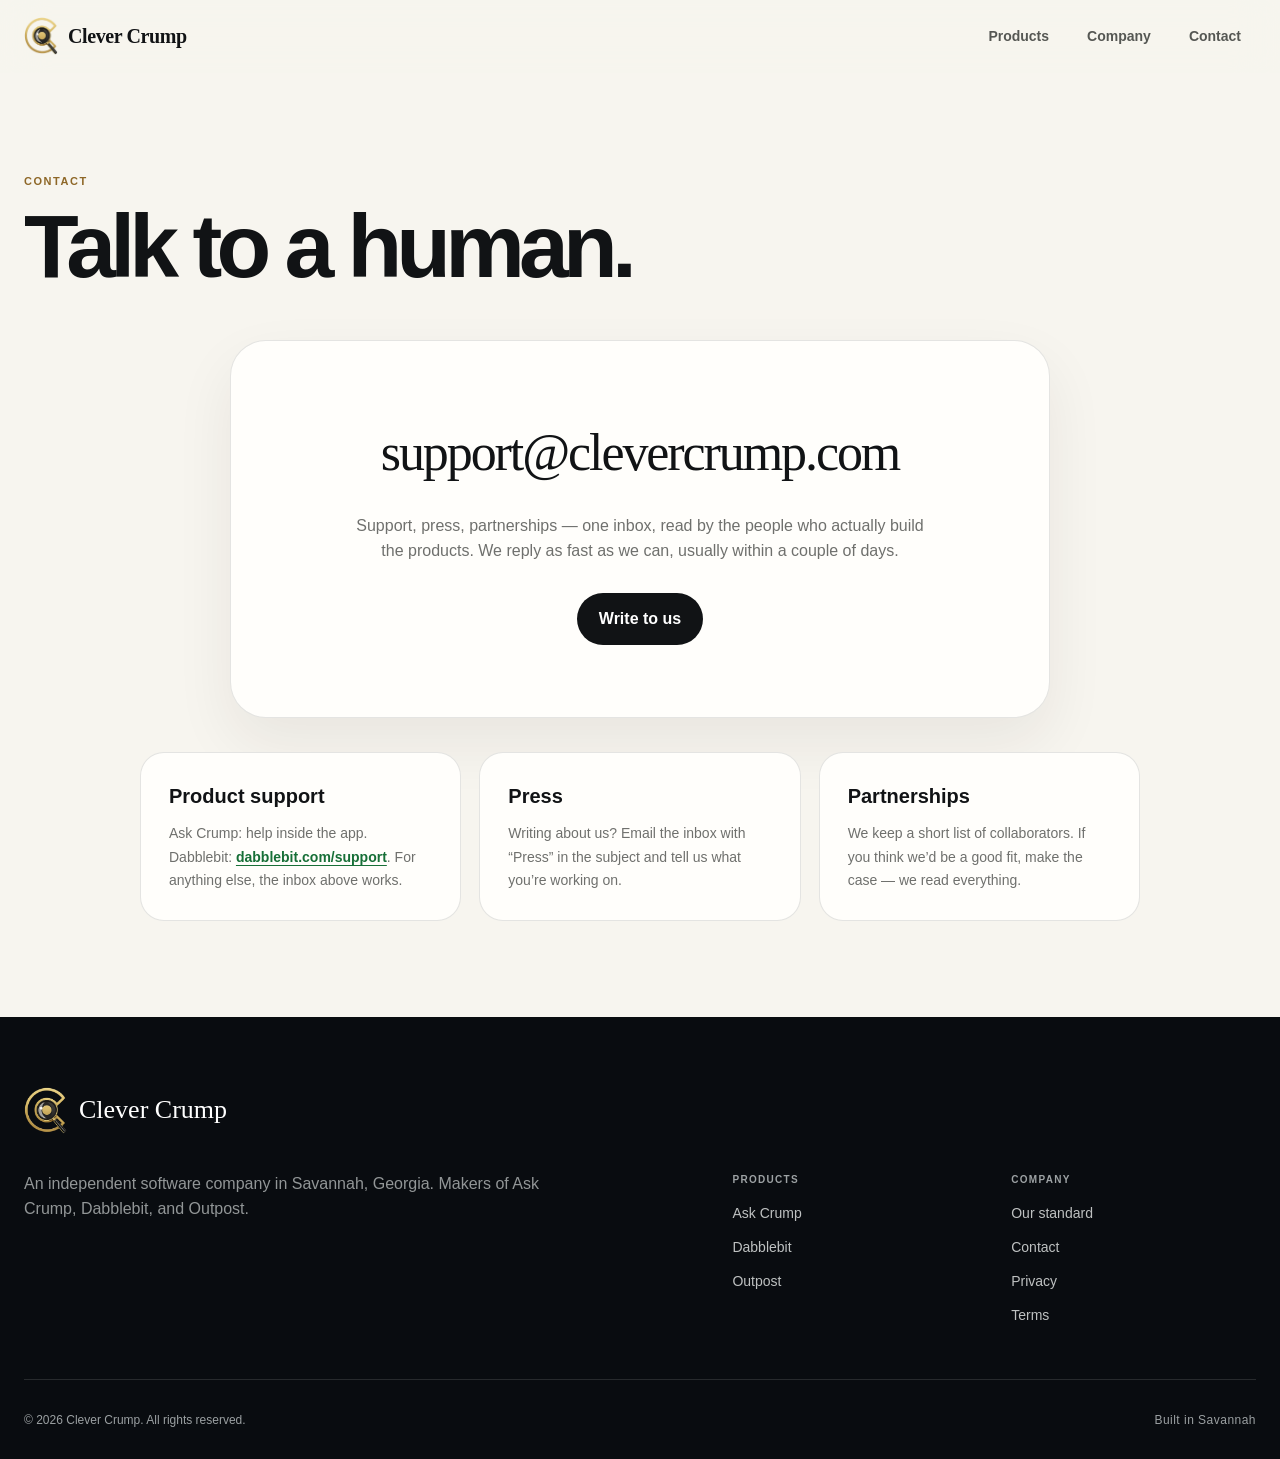
==== commit 9efb4984: "Rename Rally to Outpost across the site The Rally to Outpost rename never reached the parent site; u" ====
--- a/contact.html
+++ b/contact.html
@@ -71,7 +71,7 @@
       </p>
       <div class="foot-grid">
         <div class="foot-brand">
-          <p>An independent software company in Savannah, Georgia. Makers of Ask Crump, Dabblebit, and Rally.</p>
+          <p>An independent software company in Savannah, Georgia. Makers of Ask Crump, Dabblebit, and Outpost.</p>
         </div>
         <nav class="foot-links" aria-label="Footer navigation">
           <div>
@@ -79,7 +79,7 @@
             <ul>
               <li><a href="https://askcrump.com" target="_blank" rel="noopener">Ask Crump</a></li>
               <li><a href="https://dabblebit.com" target="_blank" rel="noopener">Dabblebit</a></li>
-              <li><a href="index.html#products">Rally</a></li>
+              <li><a href="index.html#products">Outpost</a></li>
             </ul>
           </div>
           <div>
--- a/assets/css/style.css
+++ b/assets/css/style.css
@@ -562,6 +562,20 @@
 .browser-chrome b { margin-left: 12px; color: #697177; font-size: 9px; font-weight: 600; letter-spacing: .04em; }
 .browser-frame img { width: 100%; }
 
+.ask-owl {
+  position: absolute;
+  left: -16px;
+  bottom: -20px;
+  z-index: 3;
+  width: 148px;
+  height: 148px;
+  border-radius: 50%;
+  object-fit: cover;
+  border: 2px solid rgba(213, 185, 113, .85);
+  background: #f5f0e8;
+  box-shadow: 0 22px 44px rgba(0, 0, 0, .5), 0 0 0 6px rgba(9, 12, 16, .35);
+}
+
 .product-badge {
   position: absolute;
   right: -10px;
@@ -646,26 +660,26 @@
 
 .dabblebit-note strong { color: #257d41; }
 
-.product-story-rally {
+.product-story-outpost {
   min-height: 520px;
   grid-template-columns: .8fr 1.2fr;
   background: linear-gradient(135deg, #231c2b, #0f111a 62%, #111720);
   color: #faf6ff;
 }
 
-.rally-copy { position: relative; z-index: 2; align-self: center; }
-.product-story-rally .product-meta { color: #d7b4ee; }
-.product-story-rally h3 { font-size: clamp(48px, 5vw, 74px); }
-.rally-copy > p:last-child { max-width: 520px; margin: 25px 0 0; color: #aaa3b2; font-size: 17px; line-height: 1.65; }
-
-.rally-art { position: relative; min-height: 360px; align-self: center; }
-.rally-art svg { position: absolute; inset: 8% 0 0; width: 100%; height: 86%; fill: none; stroke: rgba(215, 180, 238, .3); stroke-width: 1.5; }
-.rally-art strong { position: absolute; top: 50%; left: 50%; color: rgba(255, 255, 255, .94); font-size: clamp(56px, 9vw, 138px); font-weight: 800; letter-spacing: -.08em; transform: translate(-50%, -50%); }
-.rally-dot { position: absolute; z-index: 2; width: 18px; height: 18px; border: 4px solid rgba(255, 255, 255, .68); border-radius: 50%; background: #b877df; box-shadow: 0 0 0 10px rgba(184, 119, 223, .1); }
-.rally-dot-a { top: 23%; left: 15%; }
-.rally-dot-b { top: 64%; left: 31%; background: #e0b868; }
-.rally-dot-c { top: 19%; right: 22%; background: #7cb6e9; }
-.rally-dot-d { right: 8%; bottom: 23%; background: #7bd09c; }
+.outpost-copy { position: relative; z-index: 2; align-self: center; }
+.product-story-outpost .product-meta { color: #d7b4ee; }
+.product-story-outpost h3 { font-size: clamp(48px, 5vw, 74px); }
+.outpost-copy > p:last-child { max-width: 520px; margin: 25px 0 0; color: #aaa3b2; font-size: 17px; line-height: 1.65; }
+
+.outpost-art { position: relative; min-height: 360px; align-self: center; }
+.outpost-art svg { position: absolute; inset: 8% 0 0; width: 100%; height: 86%; fill: none; stroke: rgba(215, 180, 238, .3); stroke-width: 1.5; }
+.outpost-art strong { position: absolute; top: 50%; left: 50%; color: rgba(255, 255, 255, .94); font-size: clamp(56px, 9vw, 138px); font-weight: 800; letter-spacing: -.08em; transform: translate(-50%, -50%); }
+.outpost-dot { position: absolute; z-index: 2; width: 18px; height: 18px; border: 4px solid rgba(255, 255, 255, .68); border-radius: 50%; background: #b877df; box-shadow: 0 0 0 10px rgba(184, 119, 223, .1); }
+.outpost-dot-a { top: 23%; left: 15%; }
+.outpost-dot-b { top: 64%; left: 31%; background: #e0b868; }
+.outpost-dot-c { top: 19%; right: 22%; background: #7cb6e9; }
+.outpost-dot-d { right: 8%; bottom: 23%; background: #7bd09c; }
 
 /* Company */
 
@@ -829,14 +843,15 @@
   .product-story { min-height: auto; grid-template-columns: 1fr; }
   .product-copy { max-width: 670px; }
   .ask-stage { min-height: 440px; padding-left: 0; }
+  .ask-owl { left: 2%; bottom: 4%; width: 124px; height: 124px; }
   .browser-frame { position: absolute; top: 50%; left: 50%; width: 94%; transform: translate(-50%, -50%) perspective(1400px) rotateX(2deg); }
   .product-badge { right: 2%; bottom: 5%; }
   .product-story-dabblebit { padding-bottom: 0; }
   .dabblebit-stage { min-height: 600px; }
   .phone-frame { left: 45%; width: 285px; }
   .puddles { right: 3%; width: 220px; }
-  .product-story-rally { grid-template-columns: 1fr; }
-  .rally-art { min-height: 310px; }
+  .product-story-outpost { grid-template-columns: 1fr; }
+  .outpost-art { min-height: 310px; }
   .company-shell { grid-template-columns: 1fr; }
   .founder-shell { grid-template-columns: 150px 1fr; }
   .contact-grid { grid-template-columns: 1fr; }
@@ -889,9 +904,10 @@
   .section-heading h2 { font-size: clamp(43px, 12.5vw, 60px); }
   .product-story { gap: 28px; margin-top: 16px; padding: 32px 24px; border-radius: 30px; }
   .product-story h3 { font-size: clamp(39px, 11.5vw, 55px); }
-  .product-copy > p:not(.product-name), .rally-copy > p:last-child { font-size: 15px; }
+  .product-copy > p:not(.product-name), .outpost-copy > p:last-child { font-size: 15px; }
   .product-points li { align-items: flex-start; }
   .ask-stage { min-height: 290px; }
+  .ask-owl { left: -4px; bottom: 2%; width: 100px; height: 100px; }
   .browser-frame { width: 100%; border-radius: 16px; }
   .browser-chrome { height: 33px; }
   .product-badge { right: -5px; bottom: 0; font-size: 10px; }
@@ -899,8 +915,8 @@
   .phone-frame { left: 42%; width: 240px; height: 470px; border-width: 6px; border-radius: 38px; }
   .puddles { right: -13%; bottom: -1%; width: 175px; }
   .dabblebit-note { top: 7%; right: -6px; font-size: 14px; }
-  .rally-art { min-height: 260px; }
-  .rally-art strong { font-size: clamp(66px, 24vw, 100px); }
+  .outpost-art { min-height: 260px; }
+  .outpost-art strong { font-size: clamp(66px, 24vw, 100px); }
   .company { margin-top: 70px; padding: 100px 0; }
   .company h2 { font-size: clamp(46px, 13vw, 62px); }
   .company-statement > p:last-child { font-size: 16px; }
@@ -928,6 +944,7 @@
   .dabblebit-stage { min-height: 440px; }
   .phone-frame { left: 40%; width: 205px; height: 408px; }
   .puddles { right: -20%; width: 155px; }
+  .ask-owl { width: 88px; height: 88px; }
   .dabblebit-note { max-width: 145px; }
 }
 
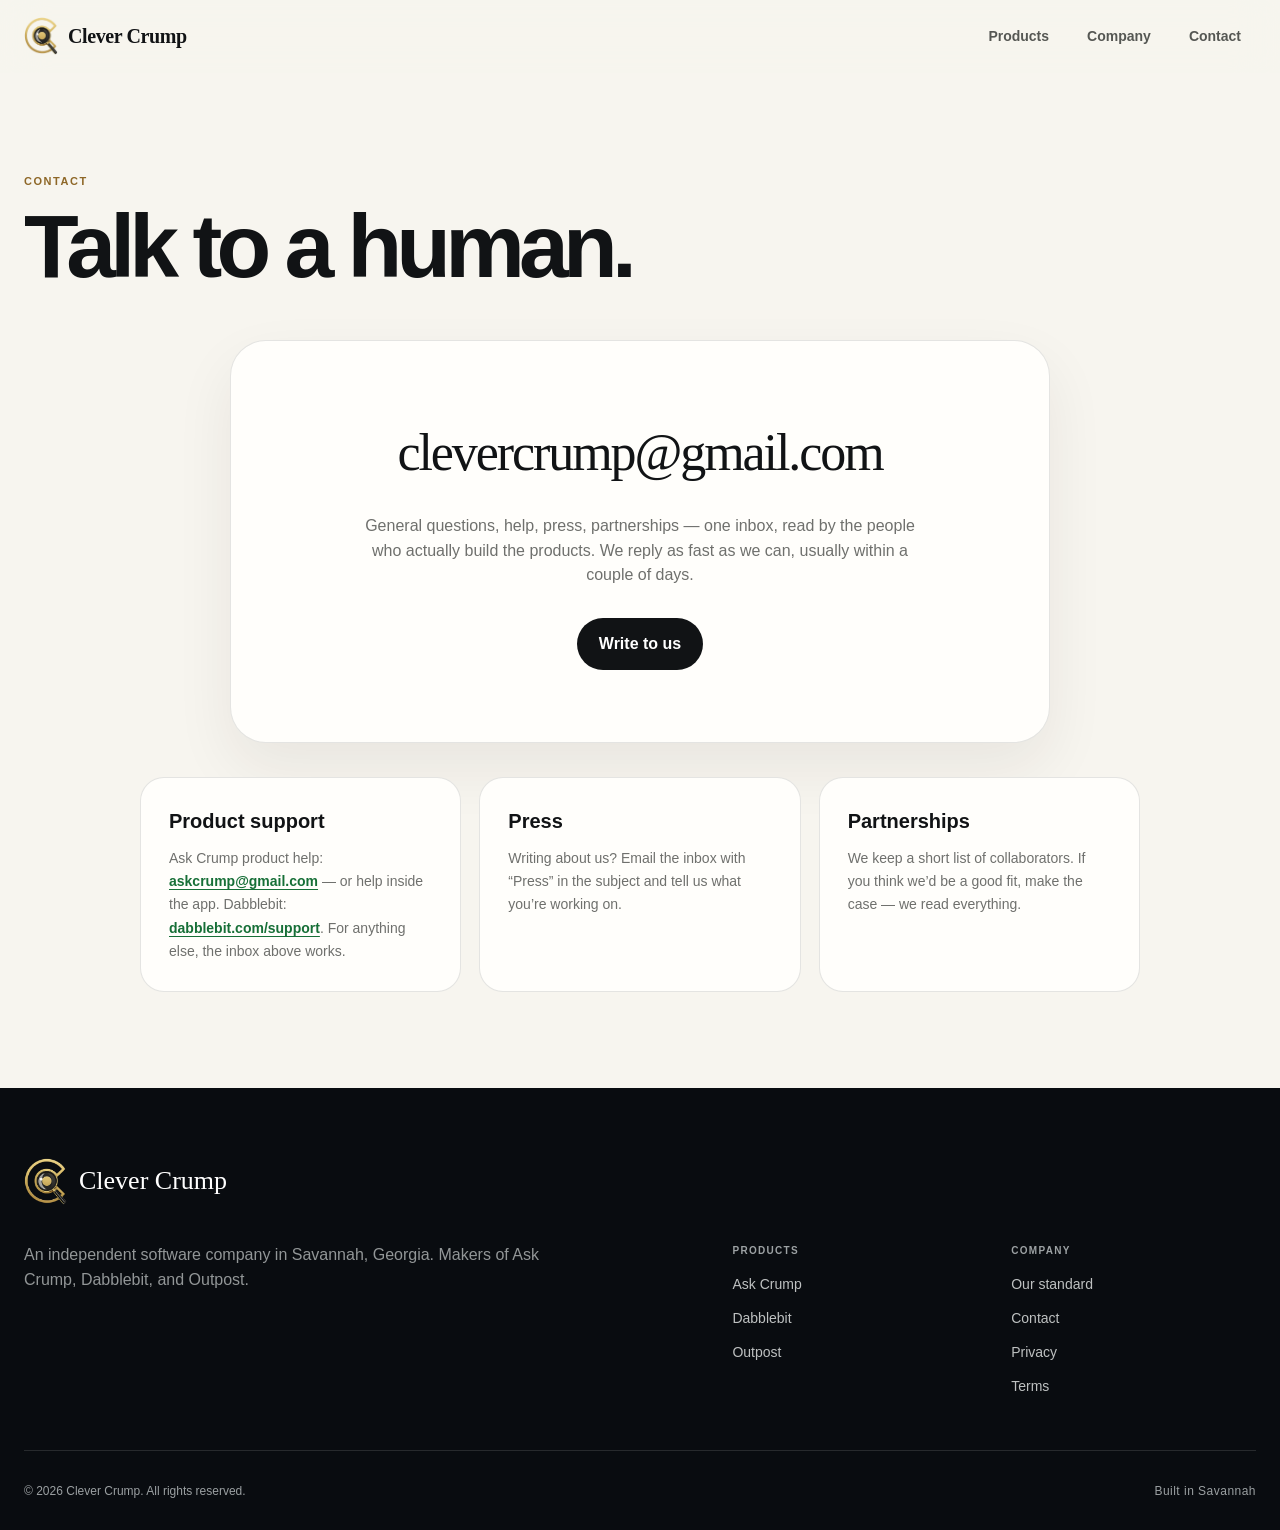
==== commit 9ba94ffc: "Standardize public contact routing: one inbox per brand Clever Crump general/help/press/partnerships" ====
--- a/contact.html
+++ b/contact.html
@@ -41,15 +41,15 @@
 
     <div class="wrap" style="padding-bottom: clamp(4rem, 8vw, 6rem);">
       <div class="contact-card reveal">
-        <a class="email" href="mailto:support@clevercrump.com">support@<wbr>clevercrump.com</a>
-        <p>Support, press, partnerships &mdash; one inbox, read by the people who actually build the products. We reply as fast as we can, usually within a couple of days.</p>
-        <a class="btn btn-gold" href="mailto:support@clevercrump.com">Write to us</a>
+        <a class="email" href="mailto:clevercrump@gmail.com">clevercrump@<wbr>gmail.com</a>
+        <p>General questions, help, press, partnerships &mdash; one inbox, read by the people who actually build the products. We reply as fast as we can, usually within a couple of days.</p>
+        <a class="btn btn-gold" href="mailto:clevercrump@gmail.com">Write to us</a>
       </div>
 
       <div class="contact-grid">
         <div class="belief reveal">
           <h3>Product support</h3>
-          <p>Ask Crump: help inside the app. Dabblebit: <a href="https://dabblebit.com/support">dabblebit.com/support</a>. For anything else, the inbox above works.</p>
+          <p>Ask Crump product help: <a href="mailto:askcrump@gmail.com">askcrump@gmail.com</a> &mdash; or help inside the app. Dabblebit: <a href="https://dabblebit.com/support">dabblebit.com/support</a>. For anything else, the inbox above works.</p>
         </div>
         <div class="belief reveal">
           <h3>Press</h3>
@@ -77,7 +77,7 @@
           <div>
             <h4>Products</h4>
             <ul>
-              <li><a href="https://askcrump.com" target="_blank" rel="noopener">Ask Crump</a></li>
+              <li><a href="https://www.askcrump.com/" target="_blank" rel="noopener">Ask Crump</a></li>
               <li><a href="https://dabblebit.com" target="_blank" rel="noopener">Dabblebit</a></li>
               <li><a href="index.html#products">Outpost</a></li>
             </ul>
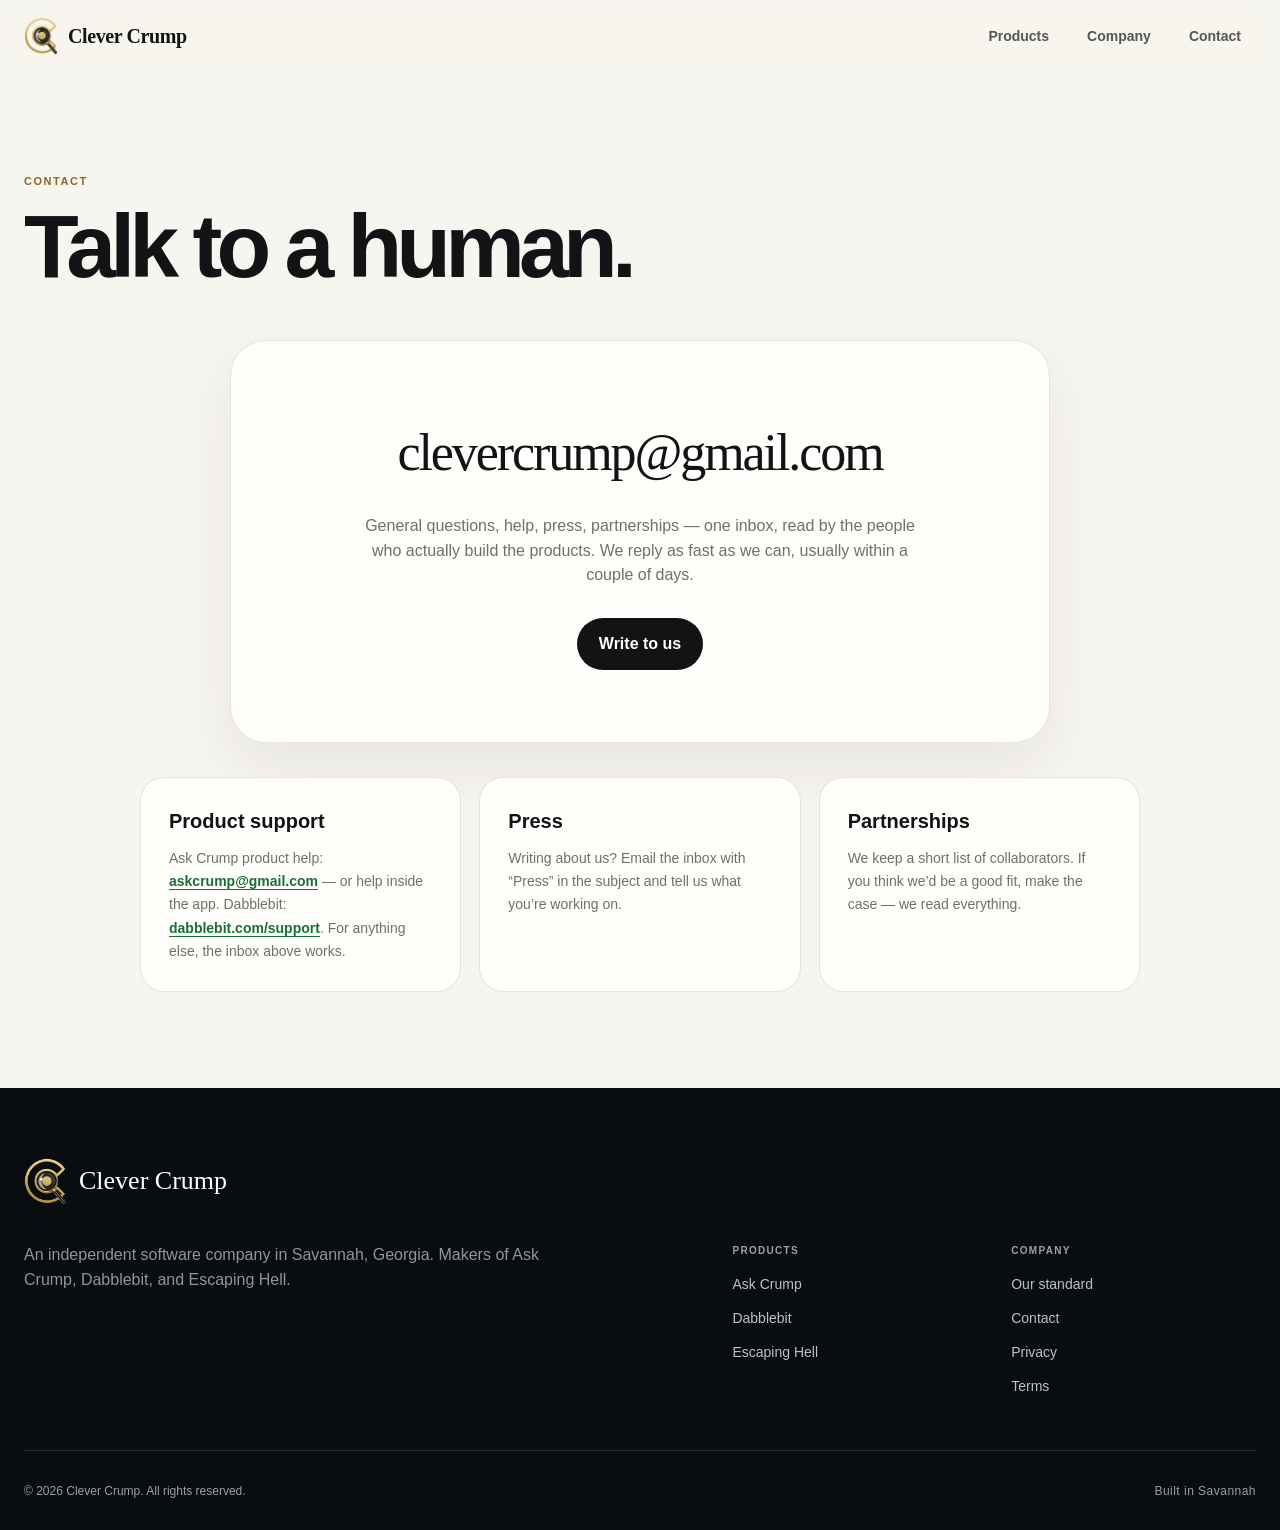
==== commit a2beb437: "Replace Outpost with Escaping Hell on the product shelf Outpost is shelved for now. Escaping Hell ta" ====
--- a/contact.html
+++ b/contact.html
@@ -71,7 +71,7 @@
       </p>
       <div class="foot-grid">
         <div class="foot-brand">
-          <p>An independent software company in Savannah, Georgia. Makers of Ask Crump, Dabblebit, and Outpost.</p>
+          <p>An independent software company in Savannah, Georgia. Makers of Ask Crump, Dabblebit, and Escaping Hell.</p>
         </div>
         <nav class="foot-links" aria-label="Footer navigation">
           <div>
@@ -79,7 +79,7 @@
             <ul>
               <li><a href="https://www.askcrump.com/" target="_blank" rel="noopener">Ask Crump</a></li>
               <li><a href="https://dabblebit.com" target="_blank" rel="noopener">Dabblebit</a></li>
-              <li><a href="index.html#products">Outpost</a></li>
+              <li><a href="index.html#products">Escaping Hell</a></li>
             </ul>
           </div>
           <div>
--- a/assets/css/style.css
+++ b/assets/css/style.css
@@ -660,26 +660,21 @@
 
 .dabblebit-note strong { color: #257d41; }
 
-.product-story-outpost {
+.product-story-hell {
   min-height: 520px;
   grid-template-columns: .8fr 1.2fr;
-  background: linear-gradient(135deg, #231c2b, #0f111a 62%, #111720);
-  color: #faf6ff;
-}
-
-.outpost-copy { position: relative; z-index: 2; align-self: center; }
-.product-story-outpost .product-meta { color: #d7b4ee; }
-.product-story-outpost h3 { font-size: clamp(48px, 5vw, 74px); }
-.outpost-copy > p:last-child { max-width: 520px; margin: 25px 0 0; color: #aaa3b2; font-size: 17px; line-height: 1.65; }
-
-.outpost-art { position: relative; min-height: 360px; align-self: center; }
-.outpost-art svg { position: absolute; inset: 8% 0 0; width: 100%; height: 86%; fill: none; stroke: rgba(215, 180, 238, .3); stroke-width: 1.5; }
-.outpost-art strong { position: absolute; top: 50%; left: 50%; color: rgba(255, 255, 255, .94); font-size: clamp(56px, 9vw, 138px); font-weight: 800; letter-spacing: -.08em; transform: translate(-50%, -50%); }
-.outpost-dot { position: absolute; z-index: 2; width: 18px; height: 18px; border: 4px solid rgba(255, 255, 255, .68); border-radius: 50%; background: #b877df; box-shadow: 0 0 0 10px rgba(184, 119, 223, .1); }
-.outpost-dot-a { top: 23%; left: 15%; }
-.outpost-dot-b { top: 64%; left: 31%; background: #e0b868; }
-.outpost-dot-c { top: 19%; right: 22%; background: #7cb6e9; }
-.outpost-dot-d { right: 8%; bottom: 23%; background: #7bd09c; }
+  background: linear-gradient(135deg, #16130d, #07080a 62%, #0d1015);
+  color: #f7f3ea;
+}
+
+.product-story-hell .product-meta { color: var(--gold-bright); }
+.product-story-hell h3 { font-size: clamp(48px, 5vw, 74px); }
+.product-story-hell .product-copy > p:not(.product-name) { color: #b6b0a1; }
+.product-story-hell .product-points { color: #ddd6c4; }
+
+.hell-art { position: relative; margin: 0; align-self: center; }
+.hell-art img { display: block; width: 100%; height: auto; border: 1px solid rgba(219, 189, 121, .28); border-radius: 18px; box-shadow: 0 30px 60px rgba(0, 0, 0, .45); }
+.hell-art figcaption { margin-top: 14px; color: #8f897b; font-family: var(--display); font-size: 14px; font-style: italic; }
 
 /* Company */
 
@@ -850,8 +845,7 @@
   .dabblebit-stage { min-height: 600px; }
   .phone-frame { left: 45%; width: 285px; }
   .puddles { right: 3%; width: 220px; }
-  .product-story-outpost { grid-template-columns: 1fr; }
-  .outpost-art { min-height: 310px; }
+  .product-story-hell { grid-template-columns: 1fr; }
   .company-shell { grid-template-columns: 1fr; }
   .founder-shell { grid-template-columns: 150px 1fr; }
   .contact-grid { grid-template-columns: 1fr; }
@@ -904,7 +898,7 @@
   .section-heading h2 { font-size: clamp(43px, 12.5vw, 60px); }
   .product-story { gap: 28px; margin-top: 16px; padding: 32px 24px; border-radius: 30px; }
   .product-story h3 { font-size: clamp(39px, 11.5vw, 55px); }
-  .product-copy > p:not(.product-name), .outpost-copy > p:last-child { font-size: 15px; }
+  .product-copy > p:not(.product-name) { font-size: 15px; }
   .product-points li { align-items: flex-start; }
   .ask-stage { min-height: 290px; }
   .ask-owl { left: -4px; bottom: 2%; width: 100px; height: 100px; }
@@ -915,8 +909,6 @@
   .phone-frame { left: 42%; width: 240px; height: 470px; border-width: 6px; border-radius: 38px; }
   .puddles { right: -13%; bottom: -1%; width: 175px; }
   .dabblebit-note { top: 7%; right: -6px; font-size: 14px; }
-  .outpost-art { min-height: 260px; }
-  .outpost-art strong { font-size: clamp(66px, 24vw, 100px); }
   .company { margin-top: 70px; padding: 100px 0; }
   .company h2 { font-size: clamp(46px, 13vw, 62px); }
   .company-statement > p:last-child { font-size: 16px; }
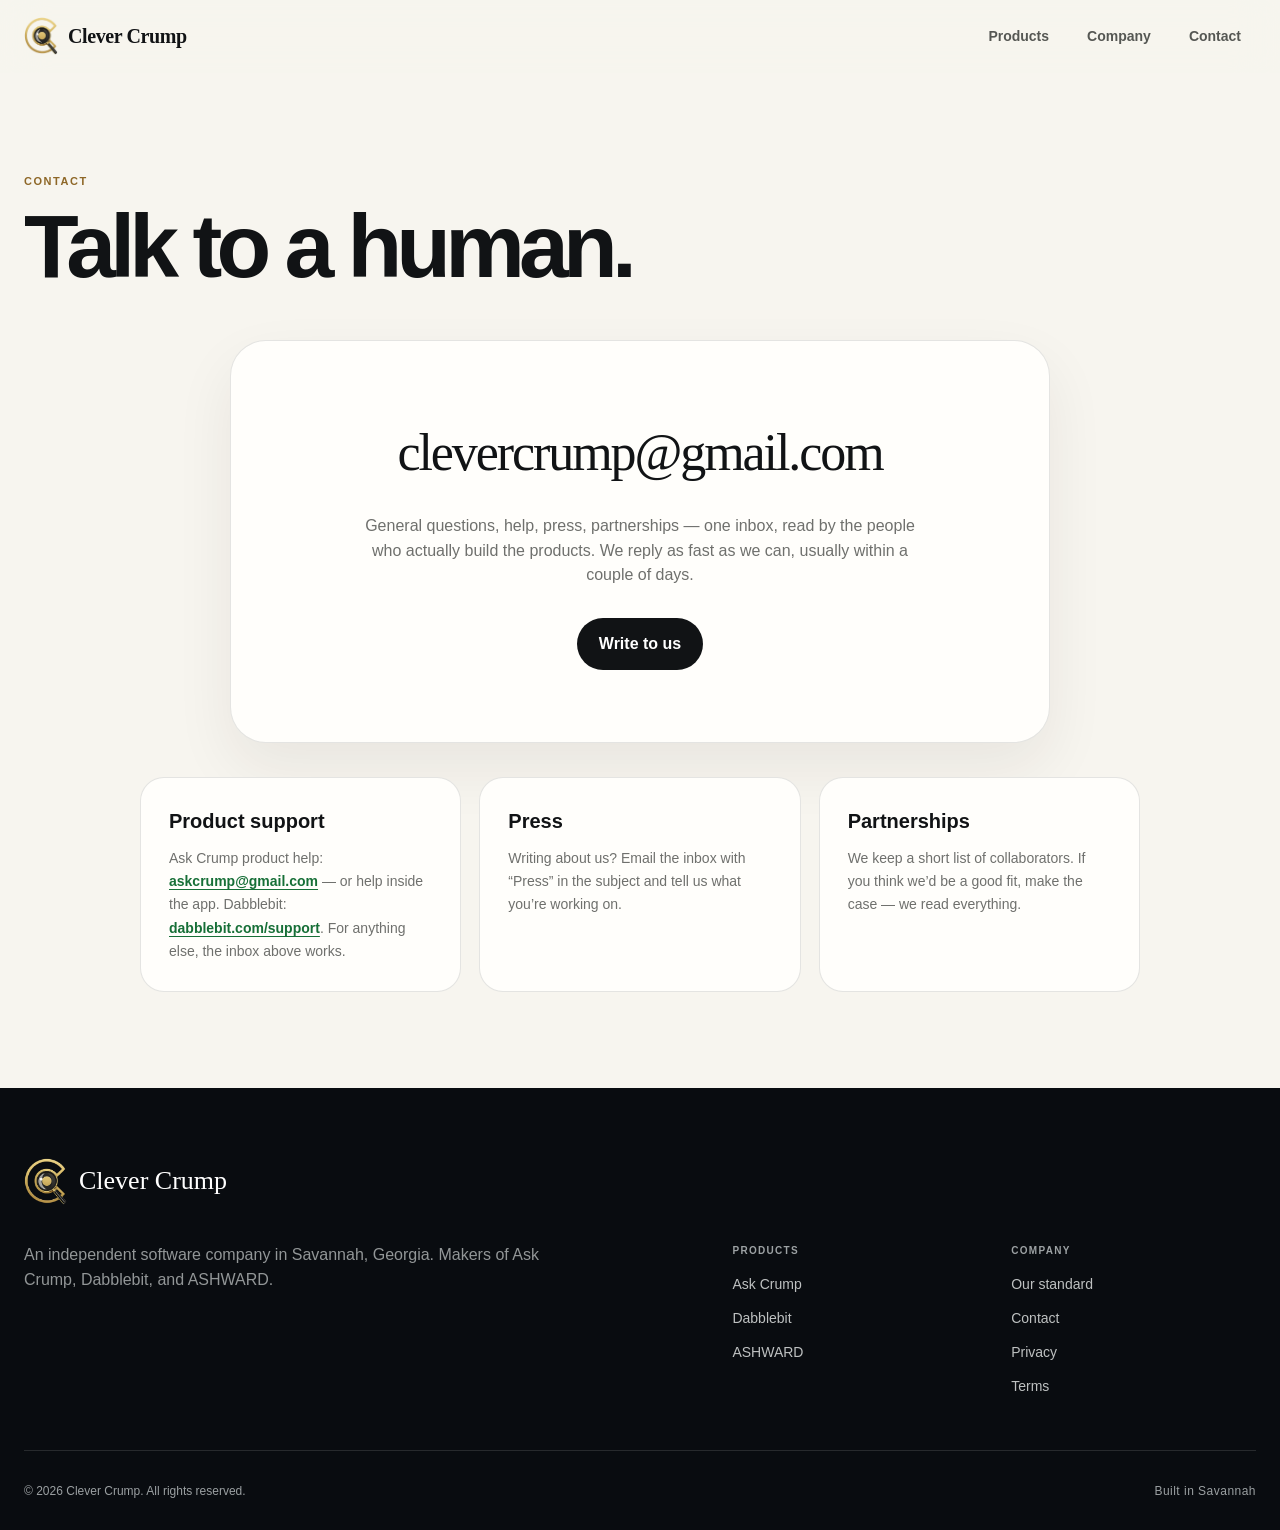
==== commit 9bd71efa: "Rename the game to ASHWARD The game's name is locked as ASHWARD. The card, page meta, marquee, foote" ====
--- a/contact.html
+++ b/contact.html
@@ -71,7 +71,7 @@
       </p>
       <div class="foot-grid">
         <div class="foot-brand">
-          <p>An independent software company in Savannah, Georgia. Makers of Ask Crump, Dabblebit, and Escaping Hell.</p>
+          <p>An independent software company in Savannah, Georgia. Makers of Ask Crump, Dabblebit, and ASHWARD.</p>
         </div>
         <nav class="foot-links" aria-label="Footer navigation">
           <div>
@@ -79,7 +79,7 @@
             <ul>
               <li><a href="https://www.askcrump.com/" target="_blank" rel="noopener">Ask Crump</a></li>
               <li><a href="https://dabblebit.com" target="_blank" rel="noopener">Dabblebit</a></li>
-              <li><a href="index.html#products">Escaping Hell</a></li>
+              <li><a href="index.html#products">ASHWARD</a></li>
             </ul>
           </div>
           <div>
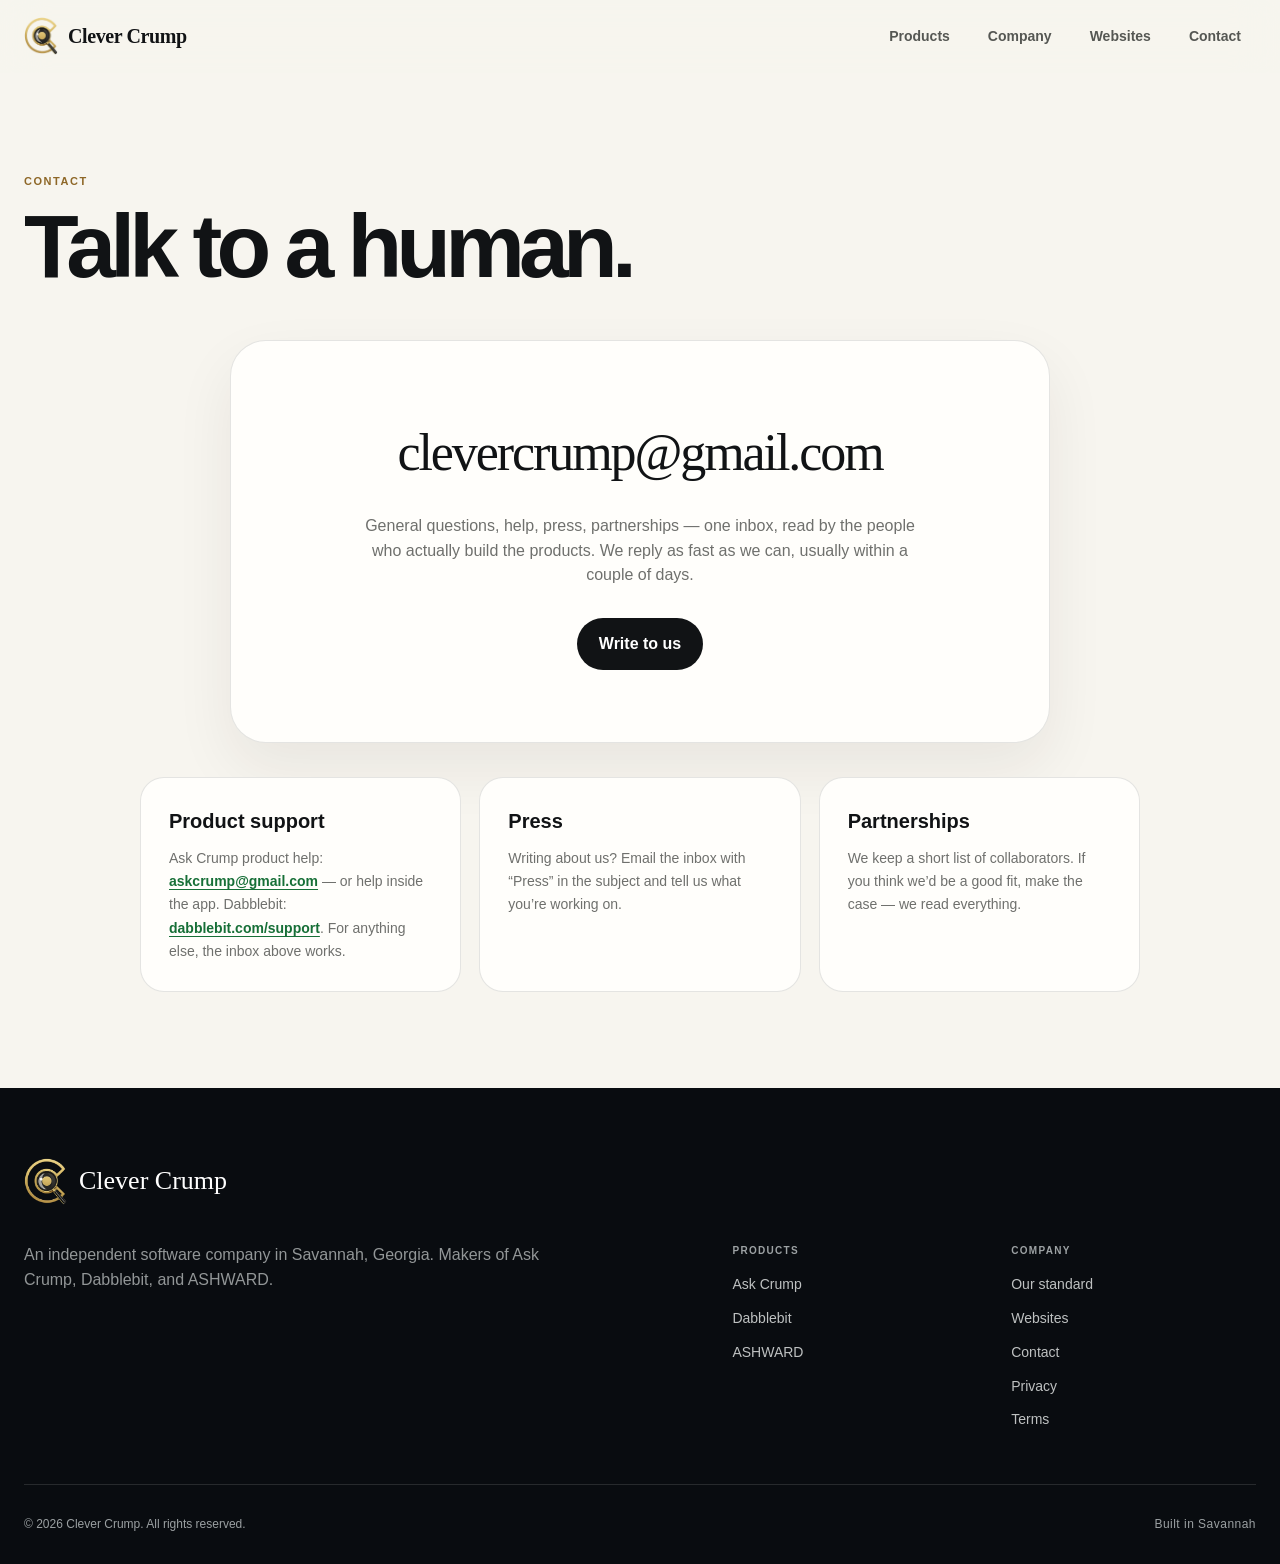
==== commit e8050b35: "Add Websites page with rates and client work New websites.html: the three rates, the $99/mo care pla" ====
--- a/contact.html
+++ b/contact.html
@@ -10,7 +10,7 @@
   <link rel="icon" type="image/png" href="assets/img/monogram.png?v=20261013-studio">
   <link rel="apple-touch-icon" href="assets/img/monogram.png?v=20261013-studio">
   <script>document.documentElement.classList.add('js');</script>
-  <link rel="stylesheet" href="assets/css/style.css?v=20261013-studio">
+  <link rel="stylesheet" href="assets/css/style.css?v=20261109-ashward2">
 </head>
 <body>
 
@@ -28,6 +28,7 @@
       <ul class="nav-links" id="nav-menu">
         <li><a href="index.html#products">Products</a></li>
         <li><a href="index.html#company">Company</a></li>
+        <li><a href="websites.html">Websites</a></li>
         <li><a href="contact.html">Contact</a></li>
       </ul>
     </div>
@@ -86,6 +87,7 @@
             <h4>Company</h4>
             <ul>
               <li><a href="index.html#company">Our standard</a></li>
+              <li><a href="websites.html">Websites</a></li>
               <li><a href="contact.html">Contact</a></li>
               <li><a href="privacy.html">Privacy</a></li>
               <li><a href="terms.html">Terms</a></li>
--- a/assets/css/style.css
+++ b/assets/css/style.css
@@ -663,18 +663,30 @@
 .product-story-hell {
   min-height: 520px;
   grid-template-columns: .8fr 1.2fr;
-  background: linear-gradient(135deg, #16130d, #07080a 62%, #0d1015);
+  border: 1px solid rgba(219, 189, 121, .45);
+  box-shadow: 0 24px 70px rgba(20, 16, 8, .16);
+  background:
+    radial-gradient(ellipse 60% 45% at 82% -6%, rgba(219, 189, 121, .13), transparent 60%),
+    linear-gradient(135deg, #16130d, #07080a 62%, #0d1015);
   color: #f7f3ea;
 }
 
 .product-story-hell .product-meta { color: var(--gold-bright); }
+.product-story-hell .product-name { color: var(--gold-bright); font-size: 17px; letter-spacing: .16em; }
 .product-story-hell h3 { font-size: clamp(48px, 5vw, 74px); }
+.product-story-hell h3 em { color: var(--gold-bright); font-family: var(--display); font-weight: 500; }
 .product-story-hell .product-copy > p:not(.product-name) { color: #b6b0a1; }
 .product-story-hell .product-points { color: #ddd6c4; }
 
-.hell-art { position: relative; margin: 0; align-self: center; }
-.hell-art img { display: block; width: 100%; height: auto; border: 1px solid rgba(219, 189, 121, .28); border-radius: 18px; box-shadow: 0 30px 60px rgba(0, 0, 0, .45); }
-.hell-art figcaption { margin-top: 14px; color: #8f897b; font-family: var(--display); font-size: 14px; font-style: italic; }
+.hell-art { position: relative; margin: 0; align-self: stretch; min-height: 440px; }
+.hell-art img { position: absolute; inset: 0; display: block; width: 100%; height: 100%; object-fit: cover; object-position: 58% 18%; border: 1px solid rgba(219, 189, 121, .28); border-radius: 18px; box-shadow: 0 30px 60px rgba(0, 0, 0, .45); }
+.hell-art figcaption { position: absolute; left: 16px; bottom: 16px; z-index: 2; padding: 10px 15px; border: 1px solid rgba(219, 189, 121, .25); border-radius: 999px; background: rgba(9, 10, 12, .72); color: #e8e2d5; font-family: var(--display); font-size: 13px; font-style: italic; -webkit-backdrop-filter: blur(14px); backdrop-filter: blur(14px); }
+
+@media (min-width: 981px) {
+  .product-story-hell { padding-top: 0; padding-bottom: 0; padding-right: 0; }
+  .product-story-hell .product-copy { padding-top: clamp(38px, 6vw, 76px); padding-bottom: clamp(38px, 6vw, 76px); }
+  .hell-art img { border: none; border-left: 1px solid rgba(219, 189, 121, .28); border-radius: 0; }
+}
 
 /* Company */
 
@@ -846,6 +858,7 @@
   .phone-frame { left: 45%; width: 285px; }
   .puddles { right: 3%; width: 220px; }
   .product-story-hell { grid-template-columns: 1fr; }
+  .hell-art { min-height: 340px; }
   .company-shell { grid-template-columns: 1fr; }
   .founder-shell { grid-template-columns: 150px 1fr; }
   .contact-grid { grid-template-columns: 1fr; }
@@ -909,6 +922,7 @@
   .phone-frame { left: 42%; width: 240px; height: 470px; border-width: 6px; border-radius: 38px; }
   .puddles { right: -13%; bottom: -1%; width: 175px; }
   .dabblebit-note { top: 7%; right: -6px; font-size: 14px; }
+  .hell-art { min-height: 260px; }
   .company { margin-top: 70px; padding: 100px 0; }
   .company h2 { font-size: clamp(46px, 13vw, 62px); }
   .company-statement > p:last-child { font-size: 16px; }
